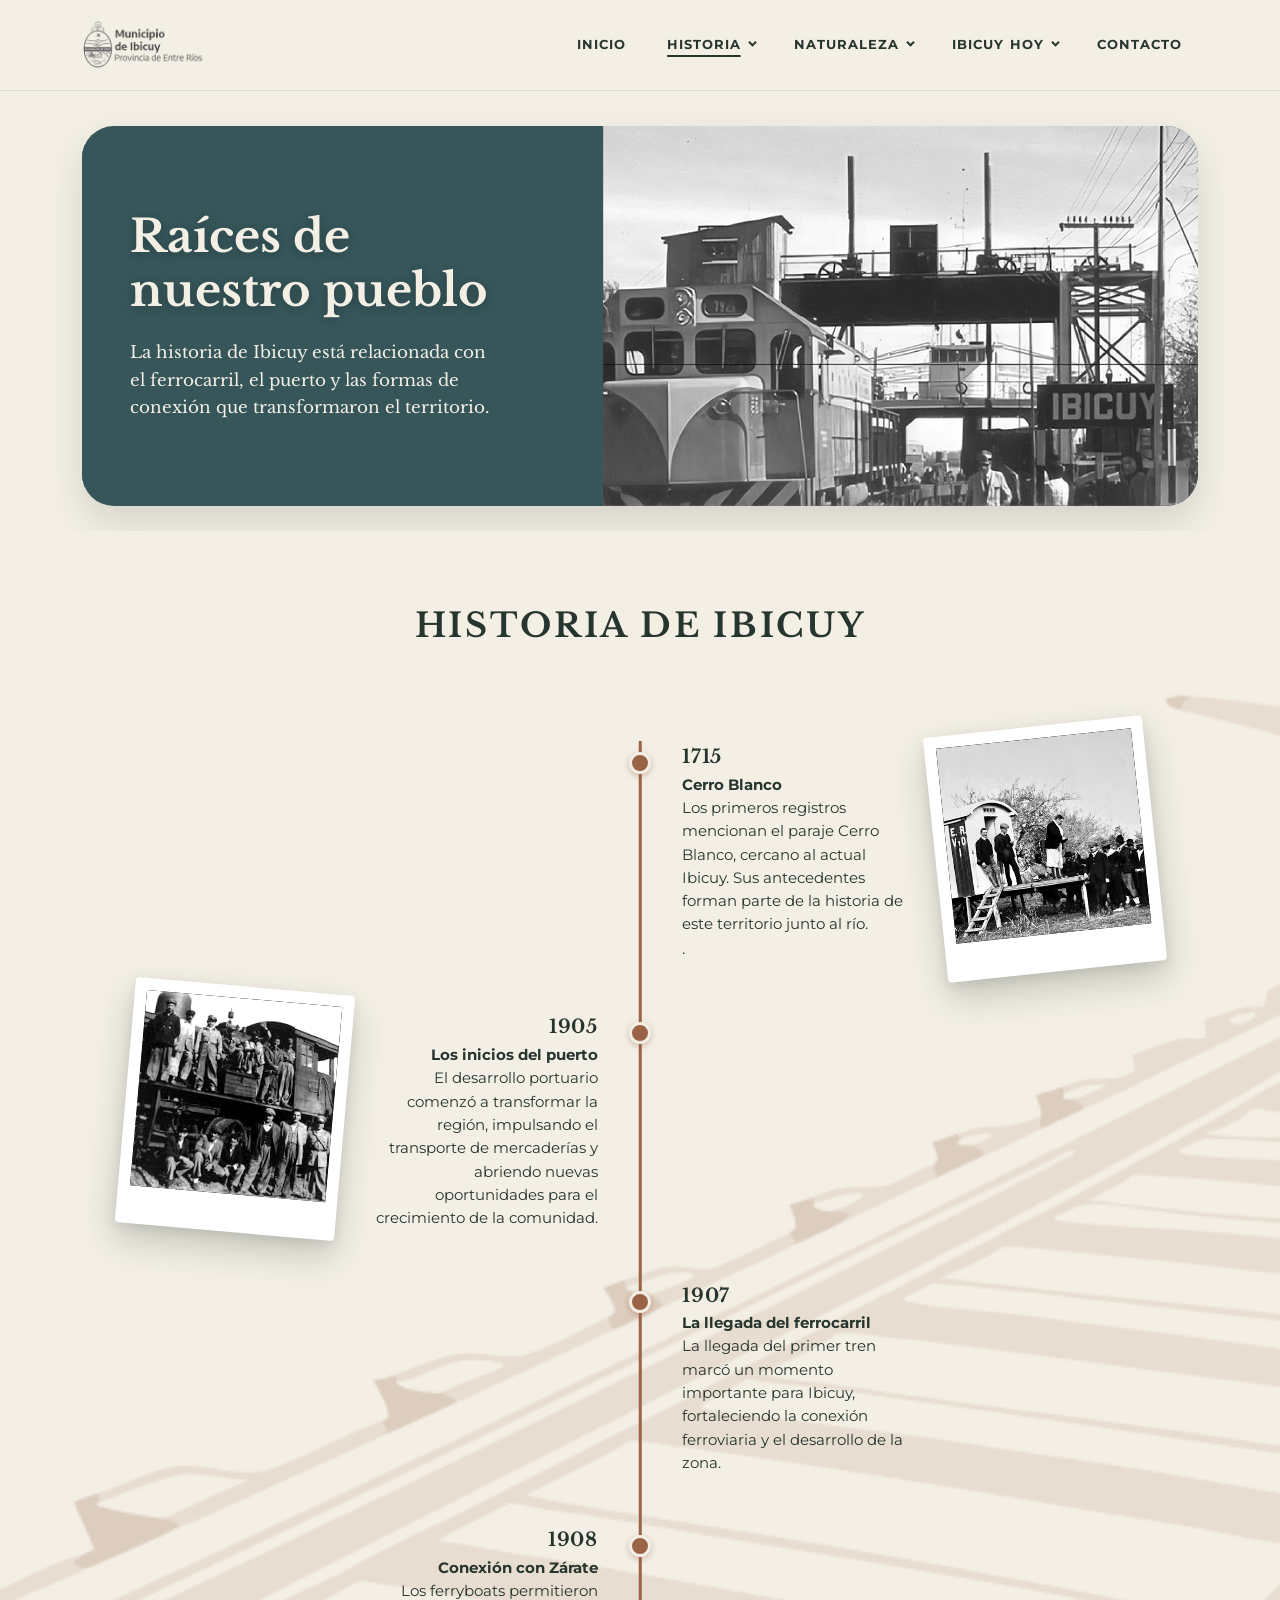
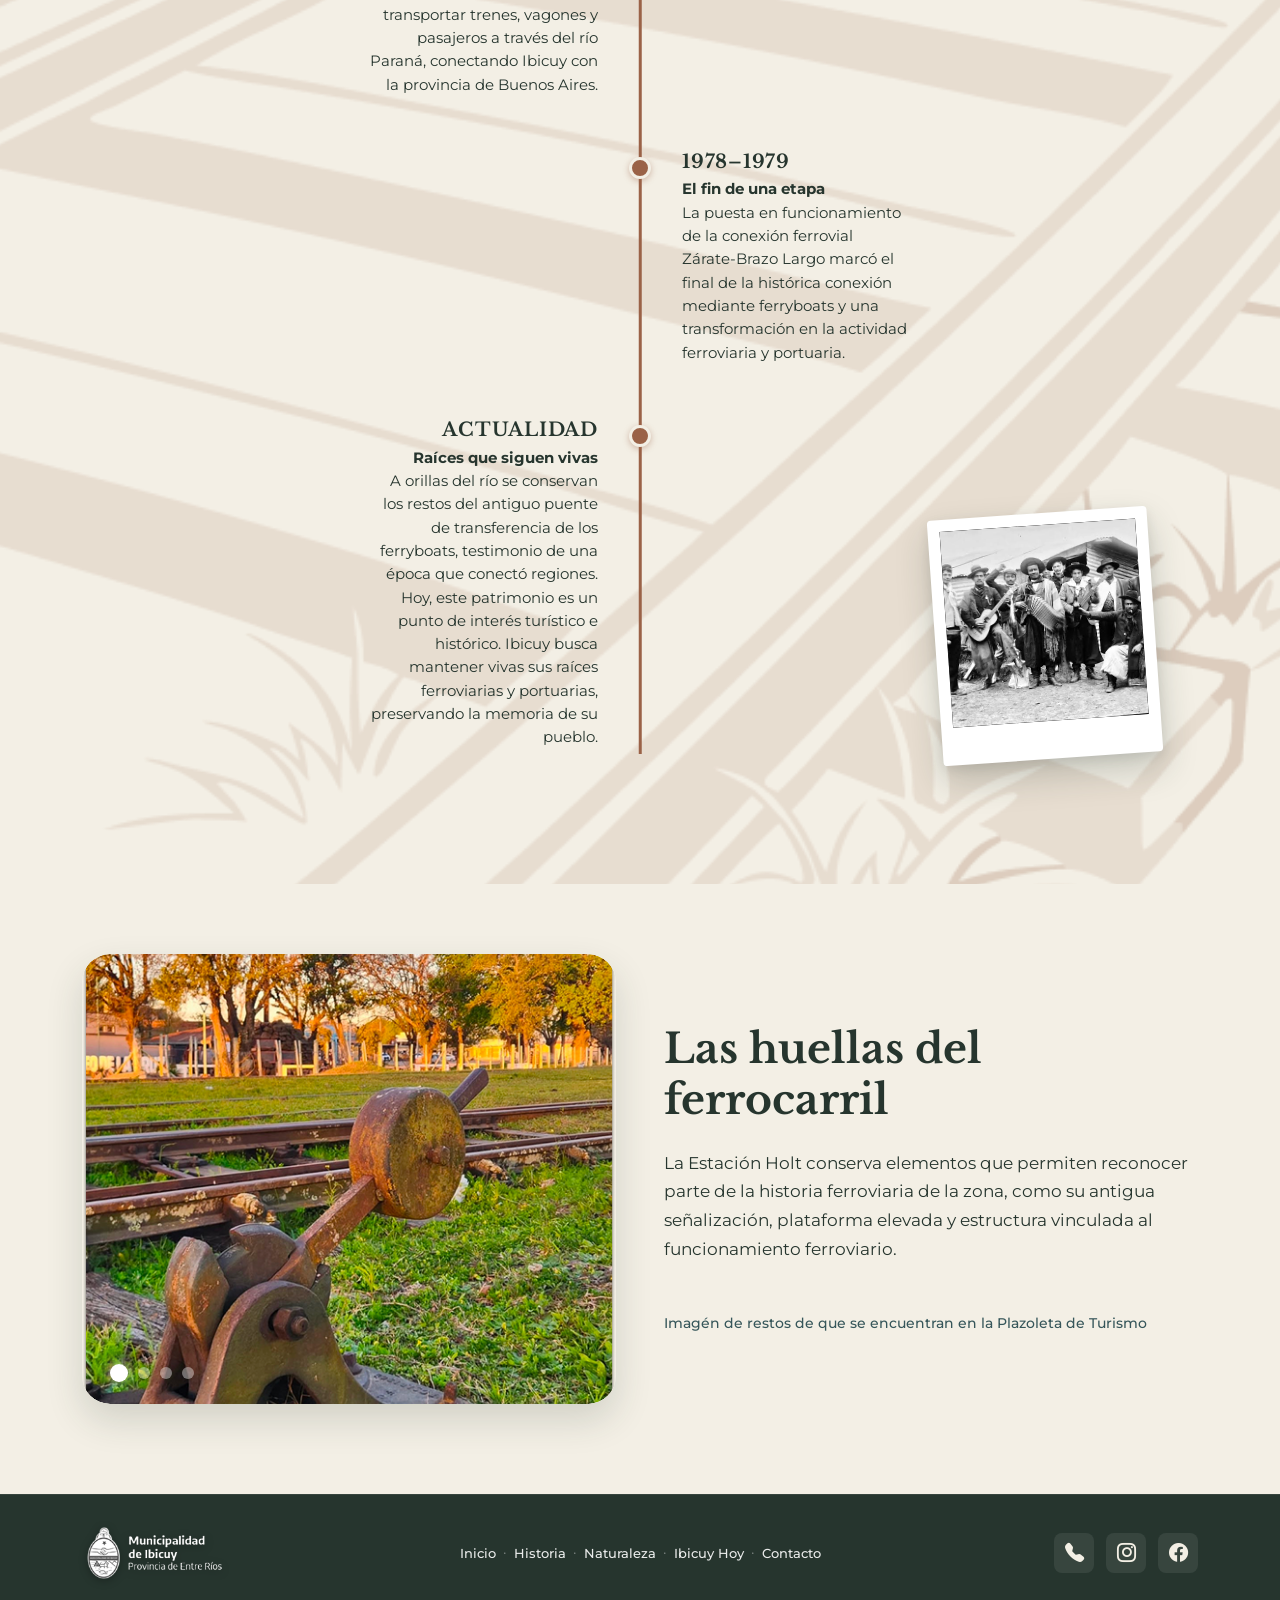
==== html/pagina1.html @ f69e9c85 "Add files via upload" ====
<!doctype html>
<html lang="es">

<head>
  <meta charset="utf-8">
  <meta name="viewport" content="width=device-width, initial-scale=1">
  <title>Historia - Raíces de nuestro pueblo | Ibicuy</title>
  <meta name="description"
    content="La historia de Ibicuy está relacionada con el ferrocarril, el puerto y las formas de conexión que transformaron el territorio.">

  <!-- Favicons adaptados a todos los dispositivos y tamaños -->
  <link rel="icon" type="image/png" href="../imgs/favicon.png">
  <link rel="icon" type="image/png" sizes="16x16" href="../imgs/favicon-16x16.png">
  <link rel="icon" type="image/png" sizes="32x32" href="../imgs/favicon-32x32.png">
  <link rel="apple-touch-icon" sizes="180x180" href="../imgs/apple-touch-icon.png">
  <link rel="icon" type="image/png" sizes="192x192" href="../imgs/android-chrome-192x192.png">
  <link rel="icon" type="image/png" sizes="512x512" href="../imgs/android-chrome-512x512.png">


  <!-- Google Fonts -->
  <link rel="preconnect" href="https://fonts.googleapis.com">
  <link rel="preconnect" href="https://fonts.gstatic.com" crossorigin>
  <link
    href="https://fonts.googleapis.com/css2?family=Libre+Baskerville:ital,wght@0,400;0,700;1,400&family=Montserrat:ital,wght@0,400;0,500;0,600;0,700;0,800;1,400&display=swap"
    rel="stylesheet">

  <!-- Bootstrap 5.3 & Icons -->
  <link href="https://cdn.jsdelivr.net/npm/bootstrap@5.3.3/dist/css/bootstrap.min.css" rel="stylesheet">
  <link rel="stylesheet" href="https://cdn.jsdelivr.net/npm/bootstrap-icons@1.11.3/font/bootstrap-icons.min.css">

  <!-- Estilos personalizados -->
  <link rel="stylesheet" href="../css/style.css">
</head>

<body>
  <!-- ==========================================================================
         HEADER / NAVBAR
         ========================================================================== -->
  <header class="site-header">
    <nav class="navbar navbar-expand-lg py-3">
      <div class="container">
        <!-- Logo oficial de Municipio de Ibicuy -->
        <a class="navbar-brand brand-wrapper" href="../index.html" id="nav-brand">
          <img src="../imgs/logo_modelo_gris.png" alt="Municipio de Ibicuy - Provincia de Entre Ríos"
            class="site-header-logo">
        </a>

        <!-- Botón hamburguesa para responsive -->
        <button class="navbar-toggler border-0 shadow-none" type="button" data-bs-toggle="collapse"
          data-bs-target="#navbarIbicuy" aria-controls="navbarIbicuy" aria-expanded="false"
          aria-label="Abrir navegación">
          <span class="navbar-toggler-icon"></span>
        </button>

        <!-- Menú de navegación -->
        <div class="collapse navbar-collapse justify-content-end" id="navbarIbicuy">
          <ul class="navbar-nav align-items-lg-center gap-lg-2 mt-3 mt-lg-0">
            <li class="nav-item">
              <a class="nav-link nav-link-custom" href="../index.html" id="link-inicio">
                <span class="nav-text">INICIO</span>
              </a>
            </li>

            <li class="nav-item dropdown">
              <a class="nav-link nav-link-custom active dropdown-toggle" href="pagina1.html" id="dropdownHistoria"
                role="button" data-bs-toggle="dropdown" aria-expanded="false">
                <span class="nav-text">HISTORIA</span>
              </a>
              <ul class="dropdown-menu dropdown-menu-custom" aria-labelledby="dropdownHistoria">
                <li><a class="dropdown-item dropdown-item-custom active" href="pagina1.html">Raíces de nuestro
                    pueblo</a></li>
                <li><a class="dropdown-item dropdown-item-custom" href="pagina1.html#linea-de-tiempo">Historia de
                    Ibicuy</a></li>
                <li><a class="dropdown-item dropdown-item-custom" href="pagina1.html#huellas-ferrocarril">Las huellas
                    del ferrocarril</a></li>
              </ul>
            </li>

            <li class="nav-item dropdown">
              <a class="nav-link nav-link-custom dropdown-toggle" href="pagina2.html" id="dropdownNaturaleza"
                role="button" data-bs-toggle="dropdown" aria-expanded="false">
                <span class="nav-text">NATURALEZA</span>
              </a>
              <ul class="dropdown-menu dropdown-menu-custom" aria-labelledby="dropdownNaturaleza">
                <li><a class="dropdown-item dropdown-item-custom" href="pagina2.html">Un pueblo rodeado de agua y
                    naturaleza</a></li>
                <li><a class="dropdown-item dropdown-item-custom" href="pagina2.html#vida-territorio">La vida del
                    territorio</a></li>
                <li><a class="dropdown-item dropdown-item-custom" href="pagina2.html#conservacion">Conservación y
                    cuidado</a></li>
              </ul>
            </li>

            <li class="nav-item dropdown">
              <a class="nav-link nav-link-custom dropdown-toggle" href="pagina3.html" id="dropdownIbicuyHoy"
                role="button" data-bs-toggle="dropdown" aria-expanded="false">
                <span class="nav-text">IBICUY HOY</span>
              </a>
              <ul class="dropdown-menu dropdown-menu-custom" aria-labelledby="dropdownIbicuyHoy">
                <li><a class="dropdown-item dropdown-item-custom" href="pagina3.html">Una identidad que sigue viva</a>
                </li>
                <li><a class="dropdown-item dropdown-item-custom" href="pagina3.html#lugares">Lugares destacados</a>
                </li>
                <li><a class="dropdown-item dropdown-item-custom" href="pagina3.html#cultura">Cultura y comunidad</a>
                </li>
                <li><a class="dropdown-item dropdown-item-custom" href="pagina3.html#actividades">Actividades</a></li>
                <li><a class="dropdown-item dropdown-item-custom" href="pagina3.html#turista">Información para el
                    turista</a></li>
              </ul>
            </li>

            <li class="nav-item">
              <a class="nav-link nav-link-custom" href="pagina4.html" id="link-contacto">
                <span class="nav-text">CONTACTO</span>
              </a>
            </li>
          </ul>
        </div>
      </div>
    </nav>
  </header>

  <!-- ==========================================================================
         SECCIÓN 1: HERO / BANNER HISTÓRICO
         ========================================================================== -->
  <section class="history-hero-section">
    <div class="container">
      <div class="history-hero-card">
        <div class="row g-0 align-items-stretch">
          <!-- Bloque de texto petróleo -->
          <div class="col-lg-5 col-md-6 d-flex align-items-center">
            <div class="history-hero-content">
              <h1 class="history-hero-title">
                Raíces de nuestro pueblo
              </h1>
              <p class="history-hero-desc">
                La historia de Ibicuy está relacionada con el ferrocarril, el puerto y las formas de conexión que
                transformaron el territorio.
              </p>
            </div>
          </div>

          <!-- Bloque de imagen histórica en B&N -->
          <div class="col-lg-7 col-md-6">
            <div class="history-hero-img-box">
              <img src="../imgs/historia_ferrocarril.png" alt="Locomotora y ferry boat en el puerto de Ibicuy"
                class="history-hero-img">
            </div>
          </div>
        </div>
      </div>
    </div>
  </section>

  <!-- ==========================================================================
         SECCIÓN 2: LÍNEA DE TIEMPO "HISTORIA DE IBICUY"
         ========================================================================== -->
  <section class="history-timeline-section" id="linea-de-tiempo">
    <!-- Ilustración de vías en el fondo -->
    <div class="timeline-tracks-bg" aria-hidden="true"></div>

    <div class="container">
      <!-- Título de sección -->
      <h2 class="history-section-title">HISTORIA DE IBICUY</h2>

      <!-- Contenedor relativo para el eje y las fotos Polaroid flotantes -->
      <div class="timeline-wrapper">

        <!-- Polaroid 1: Superior Derecha -->
        <div class="polaroid-card polaroid-top-right" title="Trabajadores de Entre Ríos Vías y Obras">
          <div class="polaroid-inner">
            <img src="../imgs/historia_ferrocarril_1.jpeg"
              alt="Fotografía histórica del personal ferroviario junto al vagón E. R. V y O" class="polaroid-img">
          </div>
        </div>

        <!-- Polaroid 2: Intermedia Izquierda -->
        <div class="polaroid-card polaroid-mid-left" title="Personal ferroviario sobre la locomotora">
          <div class="polaroid-inner">
            <img src="../imgs/historia_ferrocarril_2.jpeg"
              alt="Trabajadores posando sobre la locomotora a vapor histórica" class="polaroid-img">
          </div>
        </div>

        <!-- Polaroid 3: Inferior Derecha -->
        <div class="polaroid-card polaroid-bottom-right" title="Músicos y comunidad ferroviaria tradicional">
          <div class="polaroid-inner">
            <img src="../imgs/historia_ferrocarril_3.jpeg"
              alt="Comunidad de trabajadores y músicos tradicionales de Ibicuy" class="polaroid-img">
          </div>
        </div>

        <!-- Eje central con nodos alternados -->
        <div class="timeline-central-axis">

          <!-- Nodo 1 (Derecha) -->
          <div class="timeline-node right">
            <span class="timeline-dot"></span>
            <h3 class="timeline-year">1715</h3>
            <p class="timeline-title">Cerro Blanco</p>
            <p class="timeline-text">Los primeros registros mencionan el paraje Cerro Blanco, cercano al actual Ibicuy.
              Sus antecedentes forman parte de la historia de este territorio junto al río.</p>
            .</p>
          </div>

          <!-- Nodo 2 (Izquierda) -->
          <div class="timeline-node left">
            <span class="timeline-dot"></span>
            <h3 class="timeline-year">1905</h3>
            <p class="timeline-title">Los inicios del puerto</p>
            <p class="timeline-text">El desarrollo portuario comenzó a transformar la región, impulsando el transporte
              de mercaderías y abriendo nuevas oportunidades para el crecimiento de la comunidad.</p>
          </div>

          <!-- Nodo 3 (Derecha) -->
          <div class="timeline-node right">
            <span class="timeline-dot"></span>
            <h3 class="timeline-year">1907</h3>
            <p class="timeline-title">La llegada del ferrocarril</p>
            <p class="timeline-text">La llegada del primer tren marcó un momento importante para Ibicuy, fortaleciendo
              la conexión ferroviaria y el desarrollo de la zona.</p>
          </div>

          <!-- Nodo 4 (Izquierda) -->
          <div class="timeline-node left">
            <span class="timeline-dot"></span>
            <h3 class="timeline-year">1908</h3>
            <p class="timeline-title">Conexión con Zárate</p>
            <p class="timeline-text">Los ferryboats permitieron transportar trenes, vagones y pasajeros a través del río
              Paraná, conectando Ibicuy con la provincia de Buenos Aires.</p>
          </div>

          <!-- Nodo 5 (Derecha) -->
          <div class="timeline-node right">
            <span class="timeline-dot"></span>
            <h3 class="timeline-year">1978–1979</h3>
            <p class="timeline-title">El fin de una etapa</p>
            <p class="timeline-text">La puesta en funcionamiento de la conexión ferrovial Zárate-Brazo Largo marcó el
              final de la histórica conexión mediante ferryboats y una transformación en la actividad ferroviaria y
              portuaria.</p>
          </div>

          <!-- Nodo 6 (Izquierda) -->
          <div class="timeline-node left">
            <span class="timeline-dot"></span>
            <h3 class="timeline-year">ACTUALIDAD</h3>
            <p class="timeline-title">Raíces que siguen vivas</p>
            <p class="timeline-text">A orillas del río se conservan los restos del antiguo puente de transferencia de
              los ferryboats, testimonio de una época que conectó regiones. Hoy, este patrimonio es un punto de interés
              turístico e histórico. Ibicuy busca mantener vivas sus raíces ferroviarias y portuarias, preservando la
              memoria de su pueblo.</p>
          </div>

        </div>
      </div>
    </div>
  </section>

  <!-- ==========================================================================
         SECCIÓN 3: LAS HUELLAS DEL FERROCARRIL
         ========================================================================== -->
  <section class="railway-traces-section" id="huellas-ferrocarril">
    <div class="container">
      <div class="row align-items-center g-4 g-lg-5">
        <!-- Columna izquierda: Carrusel de imágenes en Estación Holt -->
        <div class="col-lg-6">
          <div id="carouselHuellas" class="carousel slide railway-carousel" data-bs-ride="carousel">

            <!-- Puntos indicadores flotantes -->
            <div class="carousel-indicators railway-carousel-indicators">
              <button type="button" data-bs-target="#carouselHuellas" data-bs-slide-to="0" class="active"
                aria-current="true" aria-label="Slide 1"></button>
              <button type="button" data-bs-target="#carouselHuellas" data-bs-slide-to="1"
                aria-label="Slide 2"></button>
              <button type="button" data-bs-target="#carouselHuellas" data-bs-slide-to="2"
                aria-label="Slide 3"></button>
              <button type="button" data-bs-target="#carouselHuellas" data-bs-slide-to="3"
                aria-label="Slide 4"></button>
            </div>

            <!-- Lista de diapositivas -->
            <div class="carousel-inner railway-carousel-inner">
              <div class="carousel-item active">
                <img src="../imgs/estacion_holt.png" alt="Mecanismo de cambio de vías y rieles en la Estación Holt"
                  class="d-block w-100 railway-traces-img">
              </div>
              <div class="carousel-item">
                <img src="../imgs/estacion_holt_1.jpeg" alt="Zorra de vía y rieles antiguo"
                  class="d-block w-100 railway-traces-img">
              </div>
              <div class="carousel-item">
                <img src="../imgs/estacion_holt_2.jpeg" alt="Cartel Estación Ibicuy"
                  class="d-block w-100 railway-traces-img">
              </div>
              <div class="carousel-item">
                <img src="../imgs/estacion_holt_3.jpeg" alt="Paragolpe ferroviario de fin de vía"
                  class="d-block w-100 railway-traces-img">
              </div>
            </div>

          </div>
        </div>

        <!-- Columna derecha: Título, descripción y leyenda -->
        <div class="col-lg-6 d-flex flex-column justify-content-between">
          <div>
            <h2 class="railway-traces-title">
              Las huellas del ferrocarril
            </h2>
            <p class="railway-traces-desc">
              La Estación Holt conserva elementos que permiten reconocer parte de la historia ferroviaria de la zona,
              como su antigua señalización, plataforma elevada y estructura vinculada al funcionamiento ferroviario.
            </p>
          </div>

          <!-- Epígrafe inferior exacto a la maqueta -->
          <p class="railway-traces-caption">
            Imagén de restos de que se encuentran en la Plazoleta de Turismo
          </p>
        </div>
      </div>
    </div>
  </section>

  <!-- ==========================================================================
         FOOTER
         ========================================================================== -->
  <footer class="site-footer" id="contacto">
    <div class="container">
      <div class="row align-items-center gy-4">
        <!-- Columna izquierda: Escudo y nombre oficial -->
        <div class="col-lg-4 col-md-5">
          <div class="footer-brand-box">
            <img src="../imgs/logo_modelo_blanco.png" alt="Municipalidad de Ibicuy - Provincia de Entre Ríos"
              class="footer-logo-img">
          </div>
        </div>

        <!-- Columna central: Enlaces de pie de página -->
        <div class="col-lg-5 col-md-4 text-center">
          <ul class="footer-nav-list">
            <li><a href="../index.html" class="footer-nav-item">Inicio</a></li>
            <li class="footer-nav-dot">·</li>
            <li><a href="pagina1.html" class="footer-nav-item">Historia</a></li>
            <li class="footer-nav-dot">·</li>
            <li><a href="pagina2.html" class="footer-nav-item">Naturaleza</a></li>
            <li class="footer-nav-dot">·</li>
            <li><a href="pagina3.html" class="footer-nav-item">Ibicuy Hoy</a></li>
            <li class="footer-nav-dot">·</li>
            <li><a href="pagina4.html" class="footer-nav-item">Contacto</a></li>
          </ul>
        </div>

        <!-- Columna derecha: Canales de contacto / redes sociales -->
        <div class="col-lg-3 col-md-3">
          <div class="footer-social-box">
            <a href="tel:+543446000000" class="social-icon-btn" aria-label="Llamar a la municipalidad" title="Teléfono">
              <i class="bi bi-telephone-fill"></i>
            </a>
            <a href="https://www.instagram.com/municipiodeibicuy?srtk=MTJsdDR6NjltZG40OQ==" target="_blank"
              rel="noopener noreferrer" class="social-icon-btn" aria-label="Instagram oficial" title="Instagram">
              <i class="bi bi-instagram"></i>
            </a>
            <a href="https://www.facebook.com/share/1FLqgSXv5c/" target="_blank" rel="noopener noreferrer"
              class="social-icon-btn" aria-label="Facebook oficial" title="Facebook">
              <i class="bi bi-facebook"></i>
            </a>
          </div>
        </div>
      </div>
    </div>
  </footer>

  <!-- Bootstrap 5.3 Bundle JS -->
  <script src="https://cdn.jsdelivr.net/npm/bootstrap@5.3.3/dist/js/bootstrap.bundle.min.js"></script>

  <!-- Script para efecto sutil de header al scrollear -->
  <script>
    document.addEventListener('DOMContentLoaded', function () {
      const header = document.querySelector('.site-header');
      window.addEventListener('scroll', function () {
        if (window.scrollY > 20) {
          header.classList.add('scrolled');
        } else {
          header.classList.remove('scrolled');
        }
      });
    });
  </script>
</body>

</html>
---- css/style.css ----
/* ==========================================================================
   TIPOGRAFÍA
   ========================================================================== */
@font-face {
    font-family: "LibreBaskerville";
    src: url("font/LibreBaskerville-VariableFont_wght.ttf") format("truetype");
    font-weight: 100 900;
    font-style: normal;
}

@font-face {
    font-family: "LibreBaskerville";
    src: url("font/LibreBaskerville-Italic-VariableFont_wght.ttf") format("truetype");
    font-weight: 100 900;
    font-style: italic;
}

@font-face {
    font-family: "Montserrat";
    src: url("font/Montserrat-VariableFont_wght.ttf") format("truetype"),
        url("font/Montserrat-Regular.ttf") format("truetype");
    font-weight: 100 900;
    font-style: normal;
}

@font-face {
    font-family: "Montserrat";
    src: url("font/Montserrat-Italic-VariableFont_wght.ttf") format("truetype");
    font-weight: 100 900;
    font-style: italic;
}

/* ==========================================================================
   PALETA CROMÁTICA
   ========================================================================== */
:root {
    --color-texto: #26352E;
    --color-secundario: #36565A;
    --color-acento: #9A6247;
    --color-fondo: #F3EFE5;

    --font-serif: "LibreBaskerville", Georgia, serif;
    --font-sans: "Montserrat", system-ui, -apple-system, sans-serif;
}

/* ==========================================================================
   RESETEOS Y ESTILOS BASE
   ========================================================================== */
html {
    scroll-behavior: smooth;
}

body {
    background-color: var(--color-fondo);
    color: var(--color-texto);
    font-family: var(--font-sans);
    line-height: 1.6;
    overflow-x: hidden;
    -webkit-font-smoothing: antialiased;
}

h1,
h2,
h3,
h4,
h5,
h6 {
    font-family: var(--font-serif);
    color: var(--color-texto);
    font-weight: 700;
}

p {
    font-family: var(--font-sans);
    color: var(--color-texto);
}

a {
    font-family: var(--font-sans);
    color: inherit;
    text-decoration: none;
    transition: color 0.25s ease, opacity 0.25s ease;
}

/* ==========================================================================
   NAVBAR / HEADER
   ========================================================================== */
.site-header {
    background-color: var(--color-fondo);
    border-bottom: 1px solid rgba(38, 53, 46, 0.1);
    position: sticky;
    top: 0;
    z-index: 1030;
    transition: box-shadow 0.3s ease, background-color 0.3s ease;
}

.site-header.scrolled {
    box-shadow: 0 4px 20px rgba(38, 53, 46, 0.08);
    background-color: rgba(243, 239, 229, 0.98);
    backdrop-filter: blur(8px);
}

.brand-wrapper {
    display: flex;
    align-items: center;
    gap: 12px;
    text-decoration: none;
}

.site-header-logo {
    height: 48px;
    width: auto;
    max-width: 200px;
    object-fit: contain;
    transition: transform 0.25s ease;
}

.brand-wrapper:hover .site-header-logo {
    transform: scale(1.02);
}

.brand-icon-box {
    width: 36px;
    height: 30px;
    border: 1.8px solid var(--color-texto);
    border-radius: 4px;
    display: flex;
    align-items: center;
    justify-content: center;
    position: relative;
    overflow: hidden;
    background-color: var(--color-fondo);
}

.brand-icon-box svg {
    width: 100%;
    height: 100%;
}

.brand-text-block {
    display: flex;
    flex-direction: column;
    line-height: 1.05;
}

.brand-text-block .brand-title {
    font-family: var(--font-sans);
    font-weight: 800;
    font-size: 0.78rem;
    letter-spacing: 0.12em;
    color: var(--color-texto);
}

.brand-text-block .brand-sub {
    font-family: var(--font-sans);
    font-weight: 700;
    font-size: 0.68rem;
    letter-spacing: 0.16em;
    color: var(--color-texto);
}

.navbar-nav .nav-item {
    border: none !important;
}

.nav-link-custom {
    font-family: var(--font-sans);
    font-weight: 700;
    font-size: 0.8rem;
    letter-spacing: 0.08em;
    color: var(--color-texto) !important;
    padding: 0.6rem 1rem !important;
    position: relative;
    text-transform: uppercase;
    display: inline-flex;
    align-items: center;
    border: none !important;
    transition: color 0.2s ease;
}

.nav-link-custom:hover {
    color: var(--color-acento) !important;
}

.nav-link-custom:focus {
    outline: none;
    box-shadow: none;
}

/* Línea centrada a la palabra */
.nav-link-custom .nav-text {
    position: relative;
    display: inline-block;
    line-height: 1.2;
}

/* Línea animada por debajo */
.nav-link-custom .nav-text::after {
    content: "";
    position: absolute;
    bottom: -4px;
    left: 50%;
    width: 100%;
    height: 2px;
    background-color: var(--color-texto);
    border-radius: 2px;
    transform: translateX(-50%) scaleX(0);
    transform-origin: center;
    transition: transform 0.28s cubic-bezier(0.25, 0.8, 0.25, 1), background-color 0.2s ease;
}

/* Estado activo: la línea permanece visible y centrada en la palabra */
.nav-link-custom.active .nav-text::after {
    transform: translateX(-50%) scaleX(1);
    background-color: var(--color-texto);
}

/* Hover: la línea se expande desde el centro solo bajo la palabra */
.nav-link-custom:hover .nav-text::after {
    transform: translateX(-50%) scaleX(1);
    background-color: var(--color-acento);
}

.nav-link-custom.active:hover .nav-text::after {
    background-color: var(--color-acento);
}

/* Indicador que despliega opciones */
.nav-link-custom.dropdown-toggle::after {
    display: inline-block;
    content: "";
    width: 6px;
    height: 6px;
    margin-left: 0.45rem;
    border-right: 2px solid currentColor;
    border-bottom: 2px solid currentColor;
    border-top: none;
    border-left: none;
    position: relative;
    top: -2px;
    transform: rotate(45deg);
    transform-origin: 75% 75%;
    transition: transform 0.25s ease, color 0.2s ease;
}

/* Rotación suave hacia arriba al desplegar el dropdown o al hacer hover manteniendo la misma altura */
.dropdown:hover .nav-link-custom.dropdown-toggle::after,
.dropdown.show .nav-link-custom.dropdown-toggle::after,
.nav-link-custom.dropdown-toggle[aria-expanded="true"]::after {
    transform: rotate(-135deg);
}

/* Ocultar cualquier ícono de chevron residual */
.nav-link-custom .dropdown-chevron {
    display: none !important;
}

.dropdown-menu-custom {
    border-radius: 12px;
    border: 1px solid rgba(54, 86, 90, 0.2);
    box-shadow: 0 12px 28px rgba(38, 53, 46, 0.08);
    padding: 8px;
    margin-top: 8px !important;
    background-color: var(--color-fondo);
}

.dropdown-item-custom {
    font-family: var(--font-sans);
    font-size: 0.85rem;
    font-weight: 500;
    color: var(--color-texto);
    border-radius: 6px;
    padding: 8px 14px;
    transition: background-color 0.2s ease, color 0.2s ease;
}

.dropdown-item-custom:hover {
    background-color: var(--color-secundario);
    color: var(--color-fondo);
}

/* ==========================================================================
   HERO SECTION
   ========================================================================== */
.hero-section {
    position: relative;
    background: linear-gradient(90deg,
            rgba(20, 28, 24, 0.78) 0%,
            rgba(20, 28, 24, 0.58) 45%,
            rgba(20, 28, 24, 0.22) 80%,
            rgba(20, 28, 24, 0.1) 100%), url("../imgs/1_inicio.jpeg") center center / cover no-repeat;
    min-height: 540px;
    display: flex;
    align-items: center;
    padding: 110px 0 130px;
}

.hero-title {
    font-family: var(--font-serif);
    font-size: clamp(2rem, 4.3vw, 3.2rem);
    font-weight: 700;
    line-height: 1.24;
    color: var(--color-fondo);
    max-width: 820px;
    margin-bottom: 34px;
    text-shadow: 0 3px 18px rgba(0, 0, 0, 0.45);
}

.btn-hero-pill {
    display: inline-flex;
    align-items: center;
    gap: 12px;
    background-color: var(--color-acento);
    color: var(--color-fondo);
    font-family: var(--font-sans);
    font-size: 0.82rem;
    font-weight: 700;
    letter-spacing: 0.1em;
    text-transform: uppercase;
    padding: 13px 32px;
    border-radius: 50px;
    border: none;
    box-shadow: 0 6px 20px rgba(154, 98, 71, 0.4);
    transition: all 0.3s cubic-bezier(0.16, 1, 0.3, 1);
}

.btn-hero-pill:hover {
    background-color: #834f37;
    transform: translateY(-2px);
    box-shadow: 0 10px 26px rgba(154, 98, 71, 0.5);
    color: var(--color-fondo) !important;
}

.btn-hero-pill i {
    transition: transform 0.25s ease;
}

.btn-hero-pill:hover i {
    transform: translateX(4px);
}

/* Fallback compatibilidad btn-pill-dark */
.btn-pill-dark {
    display: inline-flex;
    align-items: center;
    gap: 10px;
    background-color: var(--color-texto);
    color: var(--color-fondo) !important;
    font-family: var(--font-sans);
    font-size: 0.65rem;
    font-weight: 700;
    letter-spacing: 0.1em;
    text-transform: uppercase;
    padding: 12px 30px;
    border-radius: 50px;
    border: none;
    box-shadow: 0 4px 14px rgba(38, 53, 46, 0.18);
    transition: all 0.3s cubic-bezier(0.16, 1, 0.3, 1);
}

.btn-pill-dark:hover {
    background-color: var(--color-acento);
    transform: translateY(-2px);
    box-shadow: 0 6px 20px rgba(154, 98, 71, 0.3);
    color: var(--color-fondo) !important;
}

.btn-pill-dark i {
    transition: transform 0.25s ease;
}

.btn-pill-dark:hover i {
    transform: translateX(4px);
}

/* ==========================================================================
   SECTION 2: IDENTIDAD (CARD CON MAPA ILUSTRADO 3D)
   ========================================================================== */

.identity-section {
    background-color: var(--color-fondo);
    position: relative;
    overflow: hidden;
    padding: 60px 0 110px;
}

.identity-card {
    position: relative;
    overflow: visible;
    z-index: 2;
    background-color: var(--color-acento);
    border-radius: 32px;
    border: none;
    padding: 48px 52px;
    box-shadow: 0 16px 36px rgba(38, 53, 46, 0.16);
    color: var(--color-fondo);
}

@media (max-width: 767px) {
    .identity-card {
        padding: 35px 24px;
        border-radius: 24px;
    }
}

.identity-title {
    font-family: var(--font-serif);
    font-size: clamp(1.7rem, 3.2vw, 2.2rem);
    font-weight: 700;
    color: var(--color-fondo);
    margin-bottom: 20px;
    line-height: 1.25;
}

.identity-body {
    font-family: var(--font-sans);
    font-size: 1.05rem;
    line-height: 1.7;
    color: rgba(255, 255, 255, 0.94);
    max-width: 600px;
    margin-bottom: 0;
}

.identity-map-img {
    width: 100%;
    height: 100%;
    min-height: 260px;
    max-height: 320px;
    object-fit: cover;
    display: block;
    transition: transform 0.5s ease;
}

.identtity-card:hover .identity-img {
    transform: scale(1.04);
}

/* ==========================================================================
   SECTION 3: CONOCÉ NUESTRA CIUDAD
   ========================================================================== */
.city-section {
    background-color: var(--color-fondo);
    padding: 80px 0 70px;
}

.city-section-title {
    font-family: var(--font-serif);
    font-size: clamp(2rem, 3.2vw, 2.7rem);
    font-weight: 700;
    color: var(--color-texto);
    margin-bottom: 38px;
}

.city-card {
    height: 410px;
    border-radius: 22px;
    overflow: hidden;
    position: relative;
    background-color: #26352E;
    border: none;
    box-shadow: 0 10px 26px rgba(38, 53, 46, 0.12);
    transition: transform 0.35s cubic-bezier(0.16, 1, 0.3, 1), box-shadow 0.35s ease;
    display: flex;
    flex-direction: column;
    justify-content: flex-end;
}

.city-card:hover {
    transform: translateY(-8px);
    box-shadow: 0 18px 36px rgba(38, 53, 46, 0.2);
}

.city-card-bg {
    position: absolute;
    top: 0;
    left: 0;
    width: 100%;
    height: 100%;
    object-fit: cover;
    transition: transform 0.6s cubic-bezier(0.16, 1, 0.3, 1);
    filter: brightness(0.96) contrast(1.04);
}

.city-card:hover .city-card-bg {
    transform: scale(1.08);
}

/* Overlay degradado oscuro */
.city-card-overlay {
    position: absolute;
    bottom: 0;
    left: 0;
    right: 0;
    top: 0;
    background: linear-gradient(to bottom,
            rgba(20, 28, 24, 0.02) 0%,
            rgba(20, 28, 24, 0.22) 42%,
            rgba(20, 28, 24, 0.78) 72%,
            rgba(18, 25, 21, 0.94) 100%);
    z-index: 1;
    pointer-events: none;
}

.city-card-content {
    position: relative;
    z-index: 2;
    padding: 24px 20px;
    display: flex;
    flex-direction: column;
    gap: 4px;
}

.city-card-text-group {
    margin-bottom: 14px;
}

.city-card-heading {
    font-family: var(--font-serif);
    font-size: 1.45rem;
    font-weight: 700;
    color: var(--color-fondo);
    margin: 0;
    line-height: 1.2;
}

.city-card-sub {
    font-family: var(--font-sans);
    font-size: 0.85rem;
    color: rgba(255, 255, 255, 0.88);
    margin: 5px 0 0 0;
    font-weight: 500;
}

.city-card-footer {
    display: flex;
    justify-content: flex-end;
    align-items: center;
    width: 100%;
}

.btn-card-pill {
    background-color: var(--color-acento);
    color: var(--color-fondo) !important;
    font-family: var(--font-sans);
    font-size: 0.74rem;
    font-weight: 700;
    letter-spacing: 0.1em;
    text-transform: uppercase;
    padding: 8px 18px;
    border-radius: 50px;
    display: inline-flex;
    align-items: center;
    gap: 8px;
    border: none;
    box-shadow: 0 4px 12px rgba(0, 0, 0, 0.25);
    transition: all 0.25s ease;
}

.btn-card-pill:hover {
    background-color: #834f37;
    color: var(--color-fondo) !important;
    transform: translateX(3px);
    box-shadow: 0 6px 16px rgba(0, 0, 0, 0.35);
}

.btn-card-pill i {
    transition: transform 0.25s ease;
}

.btn-card-pill:hover i {
    transform: translateX(3px);
}

.city-bottom-text {
    font-family: var(--font-sans);
    font-weight: 600;
    font-size: clamp(1rem, 1.5vw, 1.12rem);
    line-height: 1.65;
    color: var(--color-texto);
    max-width: 720px;
    margin: 55px auto 0;
    text-align: center;
}

/* ==========================================================================
   SECTION 4: QUOTE (FRASE DESTACADA CON MASCOTA CUIS)
   ========================================================================== */
.quote-section {
    background-color: var(--color-secundario);
    border-top: none;
    border-bottom: none;
    padding: 85px 0 75px;
    margin: 0;
    position: relative;
    overflow: hidden;
}

.featured-quote {
    font-family: var(--font-serif);
    font-style: italic;
    font-size: clamp(1.7rem, 2.7vw, 2.45rem);
    line-height: 1.36;
    color: var(--color-fondo);
    margin: 0;
    font-weight: 400;
    text-shadow: 0 2px 10px rgba(0, 0, 0, 0.18);
}

.quote-mascot-box {
    position: relative;
    display: flex;
    justify-content: center;
    align-items: flex-end;
}

.quote-mascot-img {
    max-width: 320px;
    width: 100%;
    height: auto;
    filter: drop-shadow(0 16px 28px rgba(20, 30, 26, 0.4));
    transition: transform 0.4s cubic-bezier(0.16, 1, 0.3, 1);
}

.quote-section:hover .quote-mascot-img {
    transform: scale(1.03) translateY(-4px);
}


/* ==========================================================================
   FOOTER
   ========================================================================== */

/* CONTENEDOR GENERAL */

.site-footer {
    position: relative;
    background-color: var(--color-texto);
    color: var(--color-fondo);
    padding: 32px 0;
    border-top: 1px solid rgba(255, 255, 255, 0.08);
}

.site-footer>.container>.row {
    position: relative;
    display: flex;
    align-items: center;
}

/* LOGO */

.footer-brand-box {
    display: flex;
    align-items: center;
    justify-content: flex-start;
}

.footer-logo-img {
    display: block;
    width: auto;
    max-width: 100%;
    height: 52px;
    object-fit: contain;
    filter: drop-shadow(0 2px 4px rgba(0, 0, 0, 0.3));
    transition: transform 0.25s ease;
}

.footer-logo-img:hover {
    transform: scale(1.03);
}

/* NAVEGACIÓN */

.footer-nav-list {
    display: flex;
    flex-wrap: wrap;
    justify-content: center;
    align-items: center;
    gap: 8px;
    list-style: none;
    margin: 0;
    padding: 0;
}

.footer-nav-item {
    display: inline-block;
    font-family: var(--font-sans);
    font-size: 0.84rem;
    font-weight: 500;
    line-height: 1.5;
    color: rgba(255, 255, 255, 0.9);
    text-decoration: none;
    white-space: nowrap;

    transition: color 0.2s ease;
}

.footer-nav-item:hover,
.footer-nav-item:focus-visible {
    color: var(--color-acento);
}

.footer-nav-dot {
    color: rgba(255, 255, 255, 0.45);
    font-size: 0.9rem;
    user-select: none;
}

/* REDES SOCIALES */

.footer-social-box {
    display: flex;
    align-items: center;
    justify-content: flex-end;
    gap: 12px;
}

.social-icon-btn {
    display: inline-flex;
    align-items: center;
    justify-content: center;
    flex-shrink: 0;

    width: 40px;
    height: 40px;
    border-radius: 8px;

    background-color: rgba(255, 255, 255, 0.08);
    color: var(--color-fondo);
    font-size: 1.2rem;
    text-decoration: none;

    transition:
        background-color 0.25s ease,
        color 0.25s ease,
        transform 0.25s ease,
        box-shadow 0.25s ease;
}

.social-icon-btn:hover,
.social-icon-btn:focus-visible {
    background-color: var(--color-acento);
    color: var(--color-fondo);
    transform: translateY(-3px);
    box-shadow: 0 4px 12px rgba(0, 0, 0, 0.25);
}


/* =========================================
   DESKTOP: 992 PX EN ADELANTE
   Logo izquierda / menú centro / redes derecha
========================================= */

@media (min-width: 992px) {
    .site-footer>.container>.row {
        min-height: 52px;
    }

    /* El menú se centra respecto de la pantalla */
    .site-footer .col-lg-5 {
        position: static;
    }

    .site-footer .footer-nav-list {
        position: absolute;
        left: 50%;
        transform: translate(-50%, -50%);

        width: max-content;
        max-width: calc(100% - 360px);
        justify-content: center;
        gap: 7px;
    }

    .site-footer .footer-nav-item {
        font-size: 0.80rem;
    }

    .site-footer .footer-brand-box {
        justify-content: flex-start;
    }

    .site-footer .footer-social-box {
        justify-content: flex-end;
    }
}


/* =========================================
   TABLET: 768 PX A 991.98 PX
   Elementos en filas centradas
========================================= */

@media (min-width: 768px) and (max-width: 991.98px) {
    .site-footer {
        padding: 28px 0;
    }

    .site-footer>.container>.row {
        justify-content: center;
        row-gap: 20px;
    }

    .site-footer>.container>.row>div {
        flex: 0 0 100%;
        width: 100%;
        max-width: 100%;
        text-align: center;
    }

    .site-footer .footer-brand-box {
        justify-content: center;
    }

    .site-footer .footer-logo-img {
        height: 46px;
    }

    .site-footer .col-md-4 {
        position: static;
    }

    .site-footer .footer-nav-list {
        position: static;
        transform: none;
        width: 100%;
        max-width: 100%;
        justify-content: center;
        gap: 8px;
    }

    .site-footer .footer-nav-item {
        font-size: 0.84rem;
    }

    .site-footer .footer-social-box {
        justify-content: center;
    }
}


/* =========================================
   MOBILE: HASTA 767.98 PX
   Diseño vertical
========================================= */

@media (max-width: 767.98px) {
    .site-footer {
        padding: 28px 0;
    }

    .site-footer>.container>.row {
        width: 100%;
        margin: 0;
        padding: 0 16px;

        display: flex;
        flex-direction: column;
        align-items: center;
        gap: 22px;
    }

    .site-footer>.container>.row>div {
        flex: 0 0 100%;
        width: 100%;
        max-width: 100%;
        text-align: center;
    }

    .site-footer .footer-brand-box {
        justify-content: center;
    }

    .site-footer .footer-logo-img {
        height: 42px;
    }

    .site-footer .col-md-4 {
        position: static;
    }

    .site-footer .footer-nav-list {
        position: static;
        transform: none;

        display: flex;
        flex-direction: column;
        align-items: center;
        justify-content: center;

        width: 100%;
        max-width: 100%;
        gap: 12px;
    }

    .site-footer .footer-nav-item {
        font-size: 0.9rem;
    }

    .site-footer .footer-nav-dot {
        display: none;
    }

    .site-footer .footer-social-box {
        justify-content: center;
        gap: 14px;
    }

    .site-footer .social-icon-btn {
        width: 38px;
        height: 38px;
        font-size: 1.15rem;
    }
}

/* =========================================
   ACCESIBILIDAD
========================================= */

@media (prefers-reduced-motion: reduce) {

    .footer-logo-img,
    .footer-nav-item,
    .social-icon-btn {
        transition: none;
    }

    .footer-logo-img:hover,
    .social-icon-btn:hover {
        transform: none;
    }
}


/* ==========================================================================
   PÁGINA 1: HISTORIA - HERO BANNER
   ========================================================================== */
.history-hero-section {
    background-color: var(--color-fondo);
    padding: 35px 0 25px;
}

.history-hero-card {
    background-color: var(--color-secundario);
    border-radius: 32px;
    overflow: hidden;
    box-shadow: 0 16px 36px rgba(38, 53, 46, 0.14);
    position: relative;
}

.history-hero-content {
    background: linear-gradient(90deg, #36565A 0%, #36565A 70%, rgba(54, 86, 90, 0.95) 85%, rgba(54, 86, 90, 0) 100%);
    padding: 65px 48px;
    position: relative;
    z-index: 2;
}

@media (max-width: 991px) {
    .history-hero-content {
        background: #36565A;
        padding: 45px 30px;
    }
}

.history-hero-title {
    font-family: var(--font-serif);
    font-size: clamp(2rem, 3.5vw, 2.9rem);
    font-weight: 700;
    line-height: 1.22;
    color: var(--color-fondo);
    margin-bottom: 20px;
    text-shadow: 0 2px 10px rgba(0, 0, 0, 0.25);
}

.history-hero-desc {
    font-family: var(--font-serif);
    font-size: 1.05rem;
    line-height: 1.65;
    color: var(--color-fondo);
    max-width: 480px;
    margin-bottom: 0;
}

.history-hero-img-box {
    position: relative;
    overflow: hidden;
    height: 100%;
    min-height: 380px;
}

.history-hero-img {
    width: 100%;
    height: 100%;
    min-height: 380px;
    object-fit: cover;
    object-position: center;
    filter: grayscale(100%) contrast(1.05);
    transition: transform 0.6s cubic-bezier(0.16, 1, 0.3, 1);
}

.history-hero-card:hover .history-hero-img {
    transform: scale(1.04);
}

/* ==========================================================================
   PÁGINA 1: LÍNEA DE TIEMPO CON VÍAS Y POLAROIDS
   ========================================================================== */
.history-timeline-section {
    background-color: var(--color-fondo);
    position: relative;
    padding: 75px 0 95px;
    overflow: hidden;
}

/* ==========================================================================
   FONDO DE VÍAS RESPONSIVO (Desktop, Tablet y Mobile)
   ========================================================================== */
.timeline-tracks-bg {
    position: absolute;
    top: 50px;
    /* Inicia debajo del título principal */
    bottom: -160px;
    /* Se extiende hasta el final de la sección */
    left: 0;
    width: 100%;
    max-width: none;
    background-image: url("../imgs/vias.png");
    background-position: center top;
    background-repeat: no-repeat;
    background-size: cover;
    pointer-events: none;
    z-index: 1;
    transition: all 0.3s ease;
}

/* 1. TABLET (Pantallas de 768px a 991px) */
@media (max-width: 991px) {
    .timeline-tracks-bg {
        top: 110px;
        max-width: 760px;
        /* Escala el ancho de la ilustración */
    }
}

/* 2. MOBILE / CELULARES (Menos de 768px) */
@media (max-width: 767px) {
    .timeline-tracks-bg {
        top: 80px;
        bottom: 10px;
        left: 50%;
        transform: translateX(-50%);
        width: 100%;
        max-width: 100%;
        background-size: auto;
        /* Ajusta la altura de la ilustración al espacio del celular */
        background-position: center top;
    }
}

.history-section-title {
    font-family: var(--font-serif);
    font-weight: 800;
    font-size: clamp(1.6rem, 2.6vw, 2.2rem);
    letter-spacing: 0.08em;
    text-transform: uppercase;
    color: var(--color-texto);
    text-align: center;
    margin-bottom: 60px;
    position: relative;
    z-index: 2;
}

.timeline-wrapper {
    position: relative;
    max-width: 1080px;
    margin: 0 auto;
    padding: 20px 15px;
    z-index: 2;
}

.timeline-central-axis {
    position: relative;
    max-width: 540px;
    margin: 0 auto;
    padding: 20px 0;
}

.timeline-central-axis::before {
    content: "";
    position: absolute;
    left: 50%;
    top: 15px;
    bottom: 15px;
    width: 2.5px;
    background-color: var(--color-acento);
    transform: translateX(-50%);
}

.timeline-node {
    position: relative;
    margin-bottom: 55px;
    width: 50%;
}

.timeline-node:last-child {
    margin-bottom: 0;
}

.timeline-node.left {
    left: 0;
    padding-right: 42px;
    text-align: right;
}

.timeline-node.right {
    left: 50%;
    padding-left: 42px;
    text-align: left;
}

.timeline-dot {
    position: absolute;
    top: 6px;
    width: 22px;
    height: 22px;
    border-radius: 50%;
    background-color: var(--color-acento);
    border: 3.5px solid var(--color-fondo);
    box-shadow: 0 2px 6px rgba(154, 98, 71, 0.4);
    z-index: 2;
}

.timeline-node.left .timeline-dot {
    right: -11px;
}

.timeline-node.right .timeline-dot {
    left: -11px;
}

.timeline-year {
    font-family: var(--font-serif);
    font-weight: 800;
    font-size: 1.18rem;
    letter-spacing: 0.04em;
    color: var(--color-texto);
    margin-bottom: 4px;
    text-transform: uppercase;
}

.timeline-title {
    font-family: var(--font-sans);
    font-size: 0.94rem;
    font-weight: 700;
    line-height: 1.55;
    color: var(--color-texto);
    margin: 0;
}

.timeline-text {
    font-family: var(--font-sans);
    font-size: 0.94rem;
    line-height: 1.55;
    color: var(--color-texto);
    margin: 0;
}

/* Polaroids flotantes */
.polaroid-card {
    background: #ffffff;
    padding: 12px 12px 38px 12px;
    border-radius: 4px;
    box-shadow: 0 16px 34px rgba(38, 53, 46, 0.22), 0 4px 12px rgba(0, 0, 0, 0.08);
    transition: transform 0.35s cubic-bezier(0.16, 1, 0.3, 1), box-shadow 0.35s ease;
    cursor: pointer;
    position: absolute;
    width: 220px;
    z-index: 5;
}

.polaroid-card:hover {
    transform: translateY(-8px) scale(1.06) rotate(0deg) !important;
    box-shadow: 0 24px 48px rgba(38, 53, 46, 0.32);
    z-index: 20 !important;
}

.polaroid-inner {
    width: 100%;
    aspect-ratio: 1 / 1;
    overflow: hidden;
    background: #111111;
}

.polaroid-img {
    width: 100%;
    height: 100%;
    object-fit: cover;
    filter: grayscale(100%) contrast(1.1);
    transition: transform 0.4s ease;
}

.polaroid-card:hover .polaroid-img {
    transform: scale(1.08);
}

/* Posiciones exactas al wireframe */
.polaroid-top-right {
    top: 20px;
    right: 25px;
    transform: rotate(-6deg);
}

.polaroid-mid-left {
    top: 280px;
    left: 25px;
    transform: rotate(5deg);
}

.polaroid-bottom-right {
    bottom: 30px;
    right: 25px;
    transform: rotate(-4deg);
}

@media (max-width: 991px) {
    .polaroid-card {
        position: static;
        margin: 25px auto;
        max-width: 250px;
        width: 100%;
        transform: none !important;
    }
}

@media (max-width: 767px) {
    .timeline-central-axis::before {
        left: 20px;
        transform: none;
    }

    .timeline-node {
        width: 100%;
        left: 0 !important;
        padding-left: 50px !important;
        padding-right: 0 !important;
        text-align: left !important;
        margin-bottom: 35px;
    }

    .timeline-dot {
        left: 9px !important;
        right: auto !important;
    }
}

/* ==========================================================================
   PÁGINA 1: LAS HUELLAS DEL FERROCARRIL (CARRUSEL)
   ========================================================================== */
.railway-traces-section {
    background-color: var(--color-fondo);
    padding: 70px 0 90px;
}

/* Contenedor principal del carrusel con bordes redondeados y sombra */
.railway-carousel {
    border-radius: 28px;
    overflow: hidden;
    box-shadow: 0 16px 36px rgba(38, 53, 46, 0.16);
    position: relative;
}

.railway-carousel-inner {
    border-radius: 28px;
    overflow: hidden;
}

.railway-traces-img {
    width: 100%;
    height: 450px;
    object-fit: cover;
    display: block;
    border-radius: 28px;
    transition: transform 0.4s ease;
}

.railway-carousel:hover .railway-traces-img {
    transform: scale(1.03);
}

/* Indicadores de puntos flotantes (Alineados abajo a la izquierda como en la maqueta) */
.railway-carousel-indicators {
    position: absolute;
    bottom: 22px;
    left: 28px;
    right: auto;
    margin: 0;
    display: flex;
    align-items: center;
    gap: 10px;
    z-index: 5;
}

.railway-carousel-indicators [data-bs-target] {
    width: 12px !important;
    height: 12px !important;
    border-radius: 50% !important;
    background-color: rgba(255, 255, 255, 0.55) !important;
    border: none !important;
    padding: 0 !important;
    margin: 0 !important;
    opacity: 0.7 !important;
    cursor: pointer;
    transition: all 0.3s ease !important;
    box-shadow: 0 2px 6px rgba(0, 0, 0, 0.25);
}

.railway-carousel-indicators [data-bs-target].active {
    width: 18px !important;
    height: 18px !important;
    background-color: #ffffff !important;
    opacity: 1 !important;
    box-shadow: 0 0 12px rgba(255, 255, 255, 0.8) !important;
}

.railway-traces-title {
    font-family: var(--font-serif);
    font-size: clamp(2rem, 3.2vw, 2.7rem);
    font-weight: 700;
    color: var(--color-texto);
    margin-bottom: 24px;
    line-height: 1.25;
}

.railway-traces-desc {
    font-family: var(--font-sans);
    font-size: 1.05rem;
    line-height: 1.7;
    color: var(--color-texto);
    margin-bottom: 50px;
}

.railway-traces-caption {
    font-family: var(--font-sans);
    font-size: 0.85rem;
    font-weight: 500;
    color: var(--color-secundario);
    margin: 0;
}

/* Ajustes para móviles */
@media (max-width: 767px) {
    .railway-traces-img {
        height: 300px;
    }

    .railway-carousel-indicators {
        bottom: 15px;
        left: 20px;
    }
}

/* ==========================================================================
   PÁGINA 2: NATURALEZA - HERO INTRO
   ========================================================================== */
.nature-hero-section {
    background-color: var(--color-fondo);
    position: relative;
    overflow: hidden;
    padding: 60px 0 35px;
}

.nature-hero-bg-reeds {
    position: absolute;
    bottom: 0;
    left: 0;
    width: 100%;
    height: 180px;
    background-image: url("../imgs/humedal_1.png");
    background-position: bottom center;
    background-repeat: repeat-x;
    background-size: contain;
    opacity: 0.50;
    pointer-events: none;
    z-index: 1;
}

.nature-hero-content {
    position: relative;
    z-index: 2;
}

.nature-hero-title {
    font-family: var(--font-serif);
    font-size: clamp(2.2rem, 3.8vw, 3.2rem);
    font-weight: 700;
    line-height: 1.22;
    color: var(--color-texto);
    margin-bottom: 24px;
}

.nature-hero-desc {
    font-family: var(--font-sans);
    font-size: 1.05rem;
    line-height: 1.7;
    color: var(--color-texto);
    max-width: 560px;
    margin-bottom: 0;
}

.nature-mascot-box {
    display: flex;
    justify-content: flex-end;
    align-items: flex-end;
    gap: 16px;
    position: relative;
    z-index: 2;
}

.nature-speech-bubble {
    max-width: 285px;
    width: 48%;
    height: auto;
    margin-bottom: 135px;
    margin-right: -10px;
    position: relative;
    z-index: 3;
    filter: drop-shadow(0 12px 24px rgba(38, 53, 46, 0.16));
    animation: floatBubbleNature 4s ease-in-out infinite;
    transition: transform 0.3s ease;
}

.nature-speech-bubble:hover {
    transform: scale(1.04);
}

@keyframes floatBubbleNature {

    0%,
    100% {
        transform: translateY(0);
    }

    50% {
        transform: translateY(-6px);
    }
}

.nature-mascot-img {
    max-width: 280px;
    width: 48%;
    height: auto;
    filter: drop-shadow(0 14px 28px rgba(38, 53, 46, 0.22));
    transition: transform 0.4s cubic-bezier(0.16, 1, 0.3, 1);
    position: relative;
    z-index: 2;
}

.nature-mascot-img:hover {
    transform: scale(1.04) translateY(-4px);
}

@media (max-width: 991px) {
    .nature-mascot-box {
        justify-content: center;
        margin-top: 25px;
    }

    .nature-speech-bubble {
        max-width: 230px;
        margin-bottom: 105px;
        margin-right: -8px;
    }

    .nature-mascot-img {
        max-width: 230px;
    }
}

@media (max-width: 575px) {
    .nature-mascot-box {
        flex-direction: column;
        align-items: center;
        gap: 12px;
    }

    .nature-speech-bubble {
        max-width: 240px;
        width: 100%;
        margin-bottom: 0;
    }

    .nature-mascot-img {
        max-width: 220px;
        width: 100%;
    }
}

/* ==========================================================================
   PÁGINA 2: BANNER PANORÁMICO (CARRUSEL DE PAISAJES)
   ========================================================================== */
.nature-panoramic-section {
    width: 100%;
    position: relative;
    overflow: hidden;
    background-color: var(--color-texto);
}

.nature-panoramic-box {
    position: relative;
    width: 100%;
    min-height: 420px;
    max-height: 520px;
    height: 480px;
}

.nature-panoramic-box .carousel-item {
    height: 480px;
    min-height: 420px;
    max-height: 520px;
}

.nature-panoramic-img {
    width: 100%;
    height: 100%;
    min-height: 420px;
    max-height: 520px;
    object-fit: cover;
    object-position: center;
    display: block;
}

.nature-panoramic-overlay {
    position: absolute;
    inset: 0;
    background: linear-gradient(to bottom,
            rgba(0, 0, 0, 0.15) 0%,
            rgba(0, 0, 0, 0) 45%,
            rgba(0, 0, 0, 0.68) 100%);
    pointer-events: none;
    z-index: 1;
}

.nature-panoramic-caption {
    position: absolute;
    bottom: 25px;
    left: 40px;
    color: var(--color-fondo);
    font-family: var(--font-sans);
    font-size: 0.88rem;
    font-weight: 600;
    line-height: 1.4;
    max-width: 440px;
    margin: 0;
    z-index: 2;
    text-shadow: 0 2px 8px rgba(0, 0, 0, 0.7);
}

@media (max-width: 767px) {
    .nature-panoramic-caption {
        left: 20px;
        bottom: 50px;
        font-size: 0.8rem;
        max-width: 280px;
    }
}

.nature-panoramic-dots.carousel-indicators {
    position: absolute;
    bottom: 25px;
    left: 50%;
    right: auto;
    transform: translateX(-50%);
    display: flex;
    align-items: center;
    justify-content: center;
    gap: 8px;
    z-index: 3;
    margin: 0;
    padding: 0;
    border: none;
}

.nature-panoramic-dots.carousel-indicators [data-bs-target],
.nature-panoramic-dot {
    width: 8px !important;
    height: 8px !important;
    border-radius: 50% !important;
    background-color: rgba(255, 255, 255, 0.55) !important;
    border: none !important;
    padding: 0 !important;
    margin: 0 !important;
    cursor: pointer;
    opacity: 0.6 !important;
    text-indent: 0 !important;
    box-sizing: border-box !important;
    transition: all 0.3s ease !important;
}

.nature-panoramic-dots.carousel-indicators [data-bs-target].active,
.nature-panoramic-dot.active {
    width: 12px !important;
    height: 12px !important;
    background-color: var(--color-fondo) !important;
    opacity: 1 !important;
    box-shadow: 0 0 10px rgba(255, 255, 255, 0.9) !important;
}

.nature-carousel-ctrl {
    width: 44px;
    height: 44px;
    background-color: rgba(0, 0, 0, 0.32);
    border-radius: 50%;
    top: 50%;
    transform: translateY(-50%);
    border: none;
    z-index: 3;
    transition: background-color 0.25s ease, opacity 0.25s ease;
    opacity: 0;
}

.nature-panoramic-box:hover .nature-carousel-ctrl {
    opacity: 0.8;
}

.nature-carousel-ctrl:hover {
    background-color: rgba(0, 0, 0, 0.7) !important;
    opacity: 1 !important;
}

.nature-carousel-ctrl.carousel-control-prev {
    left: 20px;
}

.nature-carousel-ctrl.carousel-control-next {
    right: 20px;
}

@media (max-width: 767px) {
    .nature-carousel-ctrl {
        display: none;
    }
}

/* ==========================================================================
   PÁGINA 2: TICKER VERDE PETRÓLEO
   ========================================================================== */
.nature-ticker-ribbon {
    background-color: var(--color-secundario);
    padding: 14px 0;
    color: var(--color-fondo);
    overflow: hidden;
    position: relative;
    width: 100%;
    user-select: none;
}

.nature-ticker-track {
    display: flex;
    width: max-content;
    will-change: transform;
    animation: natureTickerLoop 25s linear infinite;
}

.nature-ticker-ribbon:hover .nature-ticker-track {
    animation-play-state: paused;
}

.nature-ticker-content {
    display: flex;
    align-items: center;
    flex-shrink: 0;
    white-space: nowrap;
}

.nature-ticker-text {
    font-family: var(--font-sans);
    font-weight: 700;
    font-size: clamp(0.72rem, 1.25vw, 0.9rem);
    letter-spacing: 0.22em;
    text-transform: uppercase;
    color: var(--color-fondo);
    margin: 0;
    display: inline-block;
    word-spacing: 0.15em;
    white-space: nowrap;
}

@keyframes natureTickerLoop {
    0% {
        transform: translate3d(0, 0, 0);
    }

    100% {
        transform: translate3d(-50%, 0, 0);
    }
}

@media (prefers-reduced-motion: reduce) {
    .nature-ticker-track {
        animation: none;
    }
}

/* ==========================================================================
   PÁGINA 2: LA VIDA DEL TERRITORIO (FLORA Y FAUNA)
   ========================================================================== */
.territory-life-section {
    background-color: var(--color-fondo);
    padding: 75px 0 65px;
}

.territory-life-title {
    font-family: var(--font-serif);
    font-size: clamp(2rem, 3.2vw, 2.7rem);
    font-weight: 700;
    color: var(--color-texto);
    margin-bottom: 12px;
}

.territory-life-sub {
    font-family: var(--font-sans);
    font-size: 1.05rem;
    line-height: 1.6;
    color: var(--color-texto);
    max-width: 740px;
    margin-bottom: 40px;
}

.territory-card {
    height: 360px;
    border-radius: 22px;
    overflow: hidden;
    position: relative;
    background-color: var(--color-texto);
    box-shadow: 0 10px 26px rgba(38, 53, 46, 0.12);
    transition: transform 0.35s cubic-bezier(0.16, 1, 0.3, 1), box-shadow 0.35s ease;
    display: flex;
    flex-direction: column;
    justify-content: flex-end;
}

.territory-card:hover {
    transform: translateY(-7px);
    box-shadow: 0 18px 36px rgba(38, 53, 46, 0.2);
}

.territory-card-bg {
    position: absolute;
    top: 0;
    left: 0;
    width: 100%;
    height: 100%;
    object-fit: cover;
    transition: transform 0.6s cubic-bezier(0.16, 1, 0.3, 1);
}

.territory-card:hover .territory-card-bg {
    transform: scale(1.08);
}

.territory-card-overlay {
    position: absolute;
    inset: 0;
    background: linear-gradient(to bottom,
            rgba(20, 28, 24, 0) 35%,
            rgba(20, 28, 24, 0.55) 65%,
            rgba(18, 25, 21, 0.94) 100%);
    pointer-events: none;
    z-index: 1;
}

.territory-card-content {
    position: relative;
    z-index: 2;
    padding: 24px 22px;
    display: flex;
    justify-content: space-between;
    align-items: flex-end;
    gap: 16px;
}

.territory-card-texts {
    flex: 1;
}

.territory-card-title {
    font-family: var(--font-serif);
    font-size: 1.45rem;
    font-weight: 700;
    color: var(--color-fondo);
    margin-bottom: 4px;
    line-height: 1.2;
}

.territory-card-desc {
    font-family: var(--font-sans);
    font-size: 0.86rem;
    line-height: 1.45;
    color: rgba(255, 255, 255, 0.9);
    margin: 0;
    max-width: 290px;
}

.btn-territory-pill {
    background-color: var(--color-acento);
    color: var(--color-fondo) !important;
    font-family: var(--font-sans);
    font-size: 0.74rem;
    font-weight: 700;
    letter-spacing: 0.08em;
    padding: 8px 18px;
    border-radius: 50px;
    display: inline-flex;
    align-items: center;
    gap: 6px;
    text-decoration: none;
    border: none;
    cursor: pointer;
    white-space: nowrap;
    box-shadow: 0 4px 12px rgba(0, 0, 0, 0.25);
    transition: all 0.25s ease;
}

.btn-territory-pill:hover {
    background-color: #834f37;
    transform: translateY(-2px);
    box-shadow: 0 6px 16px rgba(0, 0, 0, 0.35);
}

.btn-territory-pill .territory-chevron {
    transition: transform 0.3s cubic-bezier(0.16, 1, 0.3, 1);
    display: inline-block;
}

.btn-territory-pill[aria-expanded="true"] {
    background-color: var(--color-secundario);
    box-shadow: 0 4px 14px rgba(54, 86, 90, 0.35);
}

.btn-territory-pill[aria-expanded="true"] .territory-chevron {
    transform: rotate(180deg);
}

/* ==========================================================================
   DESPLEGABLE / COLLAPSE DE FLORA Y FAUNA
   ========================================================================== */
.territory-card-wrapper {
    display: flex;
    flex-direction: column;
    width: 100%;
}

.territory-collapse {
    width: 100%;
}

.territory-info-card {
    background-color: var(--color-fondo);
    border-radius: 20px;
    padding: 26px 24px 22px;
    margin-top: 16px;
    border: 1px solid rgba(38, 53, 46, 0.1);
    box-shadow: 0 12px 28px rgba(38, 53, 46, 0.08);
    position: relative;
    overflow: hidden;
}

.territory-info-card::before {
    content: "";
    position: absolute;
    top: 0;
    left: 0;
    width: 100%;
    height: 4px;
    background: linear-gradient(90deg, var(--color-secundario), var(--color-acento));
}

.territory-info-header {
    display: flex;
    align-items: center;
    gap: 14px;
    margin-bottom: 16px;
}

.territory-info-icon-badge {
    width: 44px;
    height: 44px;
    border-radius: 12px;
    background-color: rgba(54, 86, 90, 0.12);
    color: var(--color-secundario);
    display: flex;
    align-items: center;
    justify-content: center;
    font-size: 1.3rem;
    flex-shrink: 0;
}

.territory-info-icon-badge.fauna {
    background-color: rgba(154, 98, 71, 0.14);
    color: var(--color-acento);
}

.territory-info-badge-text {
    display: block;
    font-family: var(--font-sans);
    font-size: 0.72rem;
    font-weight: 700;
    text-transform: uppercase;
    letter-spacing: 0.08em;
    color: var(--color-acento);
    margin-bottom: 2px;
}

.territory-info-title {
    font-family: var(--font-serif);
    font-size: 1.25rem;
    font-weight: 700;
    color: var(--color-texto);
    margin: 0;
    line-height: 1.3;
}

.territory-info-desc {
    font-family: var(--font-sans);
    font-size: 0.92rem;
    line-height: 1.65;
    color: rgba(38, 53, 46, 0.9);
    margin-bottom: 12px;
}

.territory-info-desc strong {
    color: var(--color-texto);
    font-weight: 600;
}

.territory-tags-cloud {
    display: flex;
    flex-wrap: wrap;
    gap: 8px;
    margin-top: 14px;
    padding-top: 14px;
    border-top: 1px dashed rgba(38, 53, 46, 0.15);
}

.territory-pill-tag {
    font-family: var(--font-sans);
    font-size: 0.76rem;
    font-weight: 600;
    color: var(--color-secundario);
    background-color: rgba(54, 86, 90, 0.08);
    padding: 5px 12px;
    border-radius: 30px;
    display: inline-flex;
    align-items: center;
    gap: 5px;
    transition: background-color 0.2s ease, color 0.2s ease;
}

.territory-pill-tag:hover {
    background-color: rgba(54, 86, 90, 0.16);
    color: var(--color-texto);
}

.territory-close-btn {
    display: inline-flex;
    align-items: center;
    gap: 6px;
    background: none;
    border: none;
    color: var(--color-acento);
    font-family: var(--font-sans);
    font-size: 0.82rem;
    font-weight: 700;
    cursor: pointer;
    margin-top: 14px;
    padding: 4px 0;
    transition: color 0.2s ease, transform 0.2s ease;
}

.territory-close-btn:hover {
    color: #834f37;
    transform: translateY(-2px);
}

/* ==========================================================================
   PÁGINA 2: CONSERVACIÓN Y CUIDADO
   ========================================================================== */
.conservation-section {
    background-color: var(--color-fondo);
    position: relative;
    overflow: hidden;
    padding: 60px 0 110px;
}

.conservation-bg-reeds {
    position: absolute;
    bottom: 0;
    left: 0;
    width: 100%;
    height: 190px;
    background-image: url("../imgs/humedal_ilustracion.png");
    background-position: bottom center;
    background-repeat: repeat-x;
    background-size: contain;
    pointer-events: none;
    z-index: 1;
}

.conservation-card {
    position: relative;
    z-index: 2;
    background-color: var(--color-secundario);
    border-radius: 32px;
    padding: 48px 52px;
    box-shadow: 0 16px 36px rgba(38, 53, 46, 0.16);
    color: var(--color-fondo);
}

@media (max-width: 767px) {
    .conservation-card {
        padding: 35px 24px;
        border-radius: 24px;
    }
}

.conservation-title {
    font-family: var(--font-serif);
    font-size: clamp(1.9rem, 3.2vw, 2.6rem);
    font-weight: 700;
    color: var(--color-fondo);
    margin-bottom: 20px;
    line-height: 1.25;
}

.conservation-desc {
    font-family: var(--font-sans);
    font-size: 1.05rem;
    line-height: 1.7;
    color: rgba(255, 255, 255, 0.94);
    max-width: 440px;
    margin-bottom: 0;
}

.conservation-img-box {
    position: relative;
    overflow: hidden;
    border-radius: 20px;
    box-shadow: 0 12px 28px rgba(0, 0, 0, 0.25);
    height: 100%;
    min-height: 260px;
}

.conservation-img {
    width: 100%;
    height: 100%;
    min-height: 260px;
    max-height: 320px;
    object-fit: cover;
    display: block;
    transition: transform 0.5s ease;
}

.conservation-card:hover .conservation-img {
    transform: scale(1.04);
}

/* ==========================================================================
   PÁGINA 3: IBICUY HOY - HERO BANNER
   ========================================================================== */
.today-hero-section {
    background-color: var(--color-fondo);
    padding: 35px 0 25px;
}

.today-hero-card {
    background-color: var(--color-secundario);
    border-radius: 32px;
    overflow: hidden;
    box-shadow: 0 16px 36px rgba(38, 53, 46, 0.14);
    position: relative;
}

.today-hero-content {
    background: linear-gradient(90deg, #36565A 0%, #36565A 68%, rgba(54, 86, 90, 0.95) 84%, rgba(54, 86, 90, 0) 100%);
    padding: 65px 48px;
    position: relative;
    z-index: 2;
}

@media (max-width: 991px) {
    .today-hero-content {
        background: #36565A;
        padding: 45px 30px;
    }
}

.today-hero-title {
    font-family: var(--font-serif);
    font-size: clamp(2rem, 3.5vw, 2.9rem);
    font-weight: 700;
    line-height: 1.22;
    color: var(--color-fondo);
    margin-bottom: 20px;
    text-shadow: 0 2px 10px rgba(0, 0, 0, 0.25);
}

.today-hero-desc {
    font-family: var(--font-sans);
    font-size: 1.05rem;
    line-height: 1.65;
    color: rgba(255, 255, 255, 0.92);
    max-width: 480px;
    margin-bottom: 0;
}

.today-hero-img-box {
    position: relative;
    overflow: hidden;
    height: 100%;
    min-height: 380px;
}

.today-hero-img {
    width: 100%;
    height: 100%;
    min-height: 380px;
    object-fit: cover;
    object-position: center;
    display: block;
    transition: transform 0.6s cubic-bezier(0.16, 1, 0.3, 1);
}

.today-hero-card:hover .today-hero-img {
    transform: scale(1.04);
}

/* ==========================================================================
   PÁGINA 3: LUGARES DESTACADOS (CARRUSEL RESPONSIVO)
   ========================================================================== */

.places-section {
    background-color: var(--color-fondo);
    padding: 65px 0 60px;
}

.places-title {
    font-family: var(--font-serif);
    font-size: clamp(2rem, 3.2vw, 2.7rem);
    font-weight: 700;
    color: var(--color-texto);
    margin-bottom: 35px;
}

.places-carousel-wrapper {
    position: relative;
    display: flex;
    align-items: center;
    gap: 16px;
}

/* Estilos de las flechas de navegación */
.places-nav-btn {
    background: none;
    border: none;
    color: var(--color-texto);
    font-size: 1.8rem;
    padding: 10px;
    cursor: pointer;
    line-height: 1;
    transition: color 0.25s ease, transform 0.25s ease;
    display: flex;
    align-items: center;
    justify-content: center;
    user-select: none;
    z-index: 10;
    flex-shrink: 0;
}

.places-nav-btn:hover {
    color: var(--color-acento);
    transform: scale(1.25);
}

.places-nav-btn:focus {
    outline: none;
}

/* Tarjeta individual */
.place-card {
    height: 370px;
    border-radius: 22px;
    overflow: hidden;
    position: relative;
    background-color: var(--color-texto);
    box-shadow: 0 10px 26px rgba(38, 53, 46, 0.12);
    transition: transform 0.35s cubic-bezier(0.16, 1, 0.3, 1), box-shadow 0.35s ease;
    display: flex;
    flex-direction: column;
    justify-content: flex-end;
}

.place-card:hover {
    transform: translateY(-7px);
    box-shadow: 0 18px 36px rgba(38, 53, 46, 0.2);
}

.place-card-bg {
    position: absolute;
    top: 0;
    left: 0;
    width: 100%;
    height: 100%;
    object-fit: cover;
    transition: transform 0.6s cubic-bezier(0.16, 1, 0.3, 1);
}

.place-card:hover .place-card-bg {
    transform: scale(1.08);
}

.place-card-overlay {
    position: absolute;
    inset: 0;
    background: linear-gradient(to bottom,
            rgba(20, 28, 24, 0.05) 35%,
            rgba(20, 28, 24, 0.65) 70%,
            rgba(18, 25, 21, 0.94) 100%);
    pointer-events: none;
    z-index: 1;
}

.place-card-content {
    position: relative;
    z-index: 2;
    padding: 22px 20px;
    display: flex;
    flex-direction: column;
    gap: 12px;
}

.place-card-title {
    font-family: var(--font-serif);
    font-size: 1.35rem;
    font-weight: 700;
    color: #ffffff;
    margin: 0;
    line-height: 1.25;
}

.btn-place-pill {
    align-self: flex-end;
    background-color: var(--color-acento);
    color: var(--color-fondo) !important;
    font-family: var(--font-sans);
    font-size: 0.74rem;
    font-weight: 700;
    letter-spacing: 0.1em;
    text-transform: uppercase;
    padding: 8px 18px;
    border-radius: 50px;
    display: inline-flex;
    align-items: center;
    gap: 8px;
    border: none;
    text-decoration: none;
    box-shadow: 0 4px 12px rgba(0, 0, 0, 0.25);
    transition: all 0.25s ease;
}

.btn-place-pill:hover {
    background-color: #834f37;
    transform: translateX(3px);
    box-shadow: 0 6px 16px rgba(0, 0, 0, 0.35);
}

.btn-place-pill i {
    transition: transform 0.25s ease;
}

.btn-place-pill:hover i {
    transform: translateX(3px);
}

/* Adaptación para pantallas pequeñas (Tablet y Celulares) */
@media (max-width: 767px) {
    .places-carousel-wrapper {
        gap: 4px;
    }

    .places-nav-btn {
        font-size: 1.4rem;
        padding: 4px;
    }

    .place-card {
        height: 320px;
    }
}

/* ==========================================================================
   PÁGINA 3: CULTURA Y COMUNIDAD (AFICHE FIESTA)
   ========================================================================== */
.culture-section {
    background-color: var(--color-fondo);
    padding: 50px 0 65px;
}

.culture-poster-box {
    border-radius: 24px;
    overflow: hidden;
    height: 100%;
}

.culture-poster-img {
    width: 100%;
    height: 100%;
    display: block;
    object-fit: cover;
    transition: transform 0.5s ease;
}

.culture-poster-box:hover .culture-poster-img {
    transform: scale(1.03);
}

.culture-title {
    font-family: var(--font-serif);
    font-size: clamp(2rem, 3.2vw, 2.7rem);
    font-weight: 700;
    color: var(--color-texto);
    margin-bottom: 16px;
    line-height: 1.25;
}

.culture-desc {
    font-family: var(--font-sans);
    font-size: 1.05rem;
    line-height: 1.65;
    color: var(--color-texto);
    margin-bottom: 30px;
}

.culture-accordion-list {
    display: flex;
    flex-direction: column;
}

.culture-accordion-item {
    border-bottom: 1px solid rgba(38, 53, 46, 0.2);
    padding: 18px 0;
}

.culture-accordion-btn {
    background: none;
    border: none;
    width: 100%;
    display: flex;
    justify-content: space-between;
    align-items: center;
    text-align: left;
    font-family: var(--font-sans);
    font-size: 1.05rem;
    font-weight: 700;
    color: var(--color-texto);
    cursor: pointer;
    padding: 0;
    transition: color 0.2s ease;
}

.culture-accordion-btn:hover {
    color: var(--color-acento);
}

.culture-accordion-arrow {
    color: var(--color-acento);
    font-size: 0.95rem;
    display: inline-block;
    transition: transform 0.3s cubic-bezier(0.16, 1, 0.3, 1), color 0.2s ease;
}

.culture-accordion-btn:hover .culture-accordion-arrow {
    color: #834f37;
}

.culture-accordion-btn[aria-expanded="true"] .culture-accordion-arrow {
    transform: rotate(180deg);
}

.culture-accordion-body {
    font-family: var(--font-sans);
    font-size: 0.94rem;
    line-height: 1.6;
    color: var(--color-secundario);
    padding-top: 10px;
    margin: 0;
}

/* ==========================================================================
   PÁGINA 3: ACTIVIDADES
   ========================================================================== */
.activities-section {
    background-color: var(--color-fondo);
    padding: 50px 0 65px;
}

.activities-title {
    font-family: var(--font-serif);
    font-size: clamp(2rem, 3.2vw, 2.7rem);
    font-weight: 700;
    color: var(--color-texto);
    margin-bottom: 12px;
}

.activities-sub {
    font-family: var(--font-sans);
    font-size: 1.05rem;
    line-height: 1.6;
    color: var(--color-texto);
    max-width: 740px;
    margin-bottom: 35px;
}

.activity-card {
    height: 190px;
    border-radius: 18px;
    overflow: hidden;
    position: relative;
    box-shadow: 0 8px 22px rgba(38, 53, 46, 0.1);
    transition: transform 0.3s ease, box-shadow 0.3s ease;
    display: flex;
    align-items: flex-end;
    padding: 18px 20px;
    text-decoration: none;
    color: var(--color-fondo) !important;
}

.activity-card:hover {
    transform: translateY(-5px);
    box-shadow: 0 14px 28px rgba(38, 53, 46, 0.18);
}

.activity-card-teal {
    background-color: var(--color-secundario);
}

.activity-card-bg {
    position: absolute;
    top: 0;
    left: 0;
    width: 100%;
    height: 100%;
    object-fit: cover;
    transition: transform 0.5s ease;
}

.activity-card:hover .activity-card-bg {
    transform: scale(1.08);
}

.activity-card-overlay {
    position: absolute;
    inset: 0;
    background: linear-gradient(to bottom,
            rgba(20, 28, 24, 0.1) 0%,
            rgba(20, 28, 24, 0.6) 70%,
            rgba(18, 25, 21, 0.88) 100%);
    pointer-events: none;
    z-index: 1;
}

.activity-card-content {
    position: relative;
    z-index: 2;
    display: flex;
    justify-content: space-between;
    align-items: center;
    width: 100%;
}

.activity-card-title {
    font-family: var(--font-sans);
    font-size: 1.05rem;
    font-weight: 700;
    color: var(--color-fondo);
    margin: 0;
}

.activity-card-btn {
    width: 32px;
    height: 32px;
    border-radius: 50%;
    background-color: var(--color-acento);
    color: var(--color-fondo);
    display: inline-flex;
    align-items: center;
    justify-content: center;
    font-size: 0.85rem;
    border: none;
    transition: background-color 0.2s, transform 0.2s;
}

.activity-card:hover .activity-card-btn {
    background-color: #834f37;
    transform: translateX(3px);
}

/* ==========================================================================
   PÁGINA 3: INFORMACIÓN PARA EL TURISTA (CON MASCOTA PESCADORA)
   ========================================================================== */
.tourist-section {
    background-color: var(--color-fondo);
    padding: 55px 0 100px;
    position: relative;
    overflow: visible;
}

.tourist-card {
    background-color: var(--color-secundario);
    border-radius: 36px;
    padding: 55px 60px;
    box-shadow: 0 16px 36px rgba(38, 53, 46, 0.18);
    color: var(--color-fondo);
    position: relative;
    overflow: visible;
}

@media (max-width: 991px) {
    .tourist-card {
        padding: 40px 28px;
        border-radius: 26px;
    }
}

.tourist-title {
    font-family: var(--font-serif);
    font-size: clamp(2rem, 3.3vw, 2.8rem);
    font-weight: 700;
    color: var(--color-fondo);
    margin-bottom: 12px;
    line-height: 1.25;
}

.tourist-subtitle {
    font-family: var(--font-sans);
    font-size: 1.15rem;
    font-weight: 700;
    color: var(--color-fondo);
    margin-bottom: 14px;
}

.tourist-desc {
    font-family: var(--font-sans);
    font-size: 1.02rem;
    line-height: 1.65;
    color: rgba(255, 255, 255, 0.92);
    max-width: 480px;
    margin-bottom: 30px;
}

.btn-tourist-pill {
    display: inline-flex;
    align-items: center;
    gap: 10px;
    background-color: var(--color-acento);
    color: var(--color-fondo) !important;
    font-family: var(--font-sans);
    font-size: 0.82rem;
    font-weight: 700;
    letter-spacing: 0.1em;
    text-transform: uppercase;
    padding: 13px 30px;
    border-radius: 50px;
    border: none;
    text-decoration: none;
    box-shadow: 0 6px 18px rgba(154, 98, 71, 0.4);
    transition: all 0.3s cubic-bezier(0.16, 1, 0.3, 1);
}

.btn-tourist-pill:hover {
    background-color: #834f37;
    transform: translateY(-2px);
    box-shadow: 0 8px 24px rgba(154, 98, 71, 0.5);
}

.btn-tourist-pill i {
    transition: transform 0.25s ease;
}

.btn-tourist-pill:hover i {
    transform: translateX(4px);
}

.tourist-mascot-box {
    position: relative;
    display: flex;
    justify-content: center;
    align-items: center;
    overflow: visible;
}

@media (min-width: 992px) {
    .tourist-mascot-box {
        margin-top: -110px;
        margin-bottom: -55px;
        margin-right: -45px;
    }
}

.tourist-mascot-img {
    max-width: 390px;
    width: 100%;
    height: auto;
    filter: drop-shadow(0 18px 32px rgba(20, 30, 26, 0.4));
    transition: transform 0.4s cubic-bezier(0.16, 1, 0.3, 1);
    transform-origin: bottom center;
}

.tourist-card:hover .tourist-mascot-img {
    transform: scale(1.03) translateY(-4px);
}

@media (max-width: 991px) {
    .tourist-mascot-img {
        max-width: 290px;
        margin-top: 15px;
    }
}

/* ==========================================================================
   PÁGINA 4: HABLEMOS DE IBICUY (CONTACTO)
   ========================================================================== */

.contact-main-section {
    background-color: var(--color-fondo);
    padding: 70px 0 110px;
    position: relative;
    overflow: hidden;
}

.contact-bg-tracks {
    position: absolute;
    bottom: -15px;
    right: 4%;
    width: 680px;
    height: 380px;
}

.contact-info-wrapper {
    position: relative;
    z-index: 2;
    padding-right: 15px;
}

.contact-title {
    font-family: var(--font-serif);
    font-size: clamp(2.3rem, 3.8vw, 3.2rem);
    font-weight: 700;
    color: var(--color-texto);
    margin-bottom: 22px;
    line-height: 1.2;
}

.contact-desc {
    font-family: var(--font-sans);
    font-size: 1.05rem;
    line-height: 1.68;
    color: var(--color-texto);
    margin-bottom: 35px;
    max-width: 480px;
}

.contact-info-list {
    display: flex;
    flex-direction: column;
}

.contact-info-item {
    border-top: 1px solid rgba(38, 53, 46, 0.22);
    padding: 16px 0 18px;
}

.contact-info-label {
    display: block;
    font-family: var(--font-sans);
    font-size: 0.95rem;
    color: #4b5d54;
    margin-bottom: 6px;
    font-weight: 500;
}

.contact-info-val {
    font-family: var(--font-sans);
    font-size: 1.05rem;
    color: var(--color-texto);
    line-height: 1.5;
    margin: 0;
}

.contact-info-val strong {
    font-weight: 700;
    color: var(--color-texto);
}

.contact-tel-link {
    color: var(--color-texto);
    text-decoration: none;
    transition: color 0.2s ease;
}

.contact-tel-link:hover {
    color: var(--color-acento);
}

/* 1. Estilos base del contenedor (Formato Responsive) */
.contenedor-mapa {
    position: relative;
    height: 0;
    overflow: hidden;
    margin: 20px auto;
}

.contenedor-mapa iframe {
    position: absolute;
    top: 0;
    left: 0;
    width: 100% !important;
    height: 100% !important;
}

/* Desktop */
@media (min-width: 768px) {
    .contenedor-mapa {
        max-width: 450px;
        padding-bottom: 300px;
    }
}

/* Mobile */
@media (max-width: 767px) {
    .contenedor-mapa {
        max-width: 100%;
        padding-bottom: 56.25%;
    }
}


/* Tarjeta del formulario */
.contact-form-wrapper {
    position: relative;
    z-index: 2;
}

.contact-form-card {
    background-color: var(--color-secundario);
    border-radius: 32px;
    padding: 44px 44px 38px;
    box-shadow: 0 18px 42px rgba(38, 53, 46, 0.18);
    position: relative;
    z-index: 2;
}

@media (max-width: 767px) {
    .contact-form-card {
        padding: 32px 22px 28px;
        border-radius: 24px;
    }
}

.contact-field-group {
    margin-bottom: 20px;
}

.contact-form-label {
    display: block;
    font-family: var(--font-sans);
    font-size: 1.02rem;
    font-weight: 600;
    color: var(--color-fondo);
    margin-bottom: 8px;
}

.contact-form-control {
    width: 100%;
    background-color: var(--color-fondo);
    border: 2px solid transparent;
    border-radius: 50px;
    padding: 13px 26px;
    font-family: var(--font-sans);
    font-size: 0.98rem;
    color: var(--color-texto);
    outline: none;
    box-shadow: inset 0 2px 4px rgba(0, 0, 0, 0.08);
    transition: all 0.25s ease;
}

.contact-form-control:focus {
    background-color: var(--color-fondo);
    border-color: var(--color-acento);
    box-shadow: 0 0 0 4px rgba(154, 98, 71, 0.3);
}

textarea.contact-form-control {
    border-radius: 20px;
    min-height: 110px;
    resize: vertical;
    line-height: 1.5;
    padding: 14px 24px;
}

.contact-btn-row {
    display: flex;
    justify-content: flex-end;
    align-items: center;
    gap: 15px;
    margin-top: 24px;
}

.btn-contact-submit {
    background-color: var(--color-acento);
    color: var(--color-fondo) !important;
    font-family: var(--font-sans);
    font-size: 0.82rem;
    font-weight: 700;
    letter-spacing: 0.1em;
    text-transform: uppercase;
    padding: 12px 32px;
    border-radius: 50px;
    border: none;
    display: inline-flex;
    align-items: center;
    gap: 8px;
    box-shadow: 0 6px 18px rgba(0, 0, 0, 0.25);
    cursor: pointer;
    transition: all 0.25s ease;
}

.btn-contact-submit:hover {
    background-color: #834f37;
    transform: translateY(-2px);
    box-shadow: 0 8px 22px rgba(0, 0, 0, 0.35);
}

.btn-contact-submit i {
    transition: transform 0.25s ease;
}

.btn-contact-submit:hover i {
    transform: translateX(3px);
}

.btn-contact-submit.btn-success-state {
    background-color: #2e7d32;
    transform: none;
}

.contact-feedback-msg {
    margin-top: 15px;
    padding: 12px 20px;
    border-radius: 14px;
    font-family: var(--font-sans);
    font-size: 0.92rem;
    font-weight: 500;
    background-color: var(--color-fondo);
    color: var(--color-texto);
    border: 1px solid rgba(255, 255, 255, 0.28);
    display: flex;
    align-items: center;
    gap: 10px;
    animation: fadeInFeedback 0.3s ease;
}

@keyframes fadeInFeedback {
    from {
        opacity: 0;
        transform: translateY(-6px);
    }

    to {
        opacity: 1;
        transform: translateY(0);
    }
}

/* ==========================================================================
   MASCOTA Y GLOBO ALINEADOS AL CENTRO Y POR DEBAJO DEL FORMULARIO
   ========================================================================== */
.contact-mascot-combo {
    position: relative;
    display: flex;
    justify-content: center;
    margin-top: 35px;
    margin-bottom: 5px;
    width: 100%;
}

.contact-speech-bubble {
    max-width: 250px;
    width: 48%;
    height: auto;
    margin-bottom: 45px;
    margin-right: -12px;
    filter: drop-shadow(0 12px 24px rgba(20, 30, 26, 0.22));
    animation: floatBubbleContact 4s ease-in-out infinite;
    transition: transform 0.3s ease;
    flex-shrink: 1;
}

.contact-speech-bubble:hover {
    transform: scale(1.04);
}

@keyframes floatBubbleContact {

    0%,
    100% {
        transform: translateY(0);
    }

    50% {
        transform: translateY(-7px);
    }
}

.contact-mascot-img {
    max-width: 230px;
    width: 45%;
    height: auto;
    filter: drop-shadow(0 16px 28px rgba(20, 30, 26, 0.26));
    transition: transform 0.4s cubic-bezier(0.16, 1, 0.3, 1);


}

.contact-mascot-img:hover {
    transform: scale(1.05) translateY(-4px);
}

@media (max-width: 991px) {
    .contact-mascot-combo {
        margin-top: 28px;
        margin-bottom: 10px;
    }

    .contact-speech-bubble {
        max-width: 210px;
        margin-bottom: 35px;
    }

    .contact-mascot-img {
        max-width: 200px;
    }

    .contact-bg-tracks {
        width: 100%;
        opacity: 0.18;
    }
}

@media (max-width: 575px) {
    .contact-mascot-combo {
        gap: 6px;
        margin-top: 22px;
    }

    .contact-speech-bubble {
        max-width: 165px;
        margin-bottom: 25px;
        margin-right: -8px;
    }

    .contact-mascot-img {
        max-width: 155px;
    }
}

/* ==========================================================================
   PÁGINA 4: REDES SOCIALES
   ========================================================================== */
.social-section {
    background-color: var(--color-fondo);
    padding: 60px 0 95px;
    position: relative;
    overflow: hidden;
}

.social-bg-reeds {
    position: absolute;
    bottom: 0;
    left: 0;
    width: 100%;
    height: 190px;
}

.social-section-title {
    font-family: var(--font-serif);
    font-size: clamp(2rem, 3.2vw, 2.7rem);
    font-weight: 700;
    color: var(--color-texto);
    margin-bottom: 35px;
}

.social-card {
    height: 290px;
    border-radius: 22px;
    overflow: hidden;
    position: relative;
    background-color: var(--color-texto);
    box-shadow: 0 10px 26px rgba(38, 53, 46, 0.12);
    transition: transform 0.35s cubic-bezier(0.16, 1, 0.3, 1), box-shadow 0.35s ease;
    display: flex;
    flex-direction: column;
    justify-content: flex-end;
}

.social-card:hover {
    transform: translateY(-7px);
    box-shadow: 0 18px 36px rgba(38, 53, 46, 0.22);
}

.social-card-bg {
    position: absolute;
    top: 0;
    left: 0;
    width: 100%;
    height: 100%;
    object-fit: cover;
    transition: transform 0.6s cubic-bezier(0.16, 1, 0.3, 1);
}

.social-card:hover .social-card-bg {
    transform: scale(1.08);
}

.social-card-overlay {
    position: absolute;
    inset: 0;
    background: linear-gradient(to bottom,
            rgba(20, 28, 24, 0.05) 30%,
            rgba(20, 28, 24, 0.65) 70%,
            rgba(18, 25, 21, 0.94) 100%);
    pointer-events: none;
    z-index: 1;
}

.social-card-content {
    position: relative;
    z-index: 2;
    padding: 22px 20px;
    display: flex;
    justify-content: space-between;
    align-items: flex-end;
    gap: 14px;
}

.social-card-title {
    font-family: var(--font-serif);
    font-size: 1.28rem;
    font-weight: 700;
    color: var(--color-fondo);
    margin-bottom: 2px;
    line-height: 1.25;
}

.social-card-platform {
    font-family: var(--font-sans);
    font-size: 0.85rem;
    color: rgba(255, 255, 255, 0.82);
    display: block;
}

.btn-social-pill {
    background-color: var(--color-acento);
    color: var(--color-fondo) !important;
    font-family: var(--font-sans);
    font-size: 0.76rem;
    font-weight: 700;
    letter-spacing: 0.1em;
    text-transform: uppercase;
    padding: 8px 20px;
    border-radius: 50px;
    display: inline-flex;
    align-items: center;
    gap: 8px;
    border: none;
    text-decoration: none;
    box-shadow: 0 4px 12px rgba(0, 0, 0, 0.25);
    white-space: nowrap;
    transition: all 0.25s ease;
}

.btn-social-pill:hover {
    background-color: #834f37;
    transform: translateX(3px);
    box-shadow: 0 6px 16px rgba(0, 0, 0, 0.35);
}

.btn-social-pill i {
    transition: transform 0.25s ease;
}

.btn-social-pill:hover i {
    transform: translateX(3px);
}
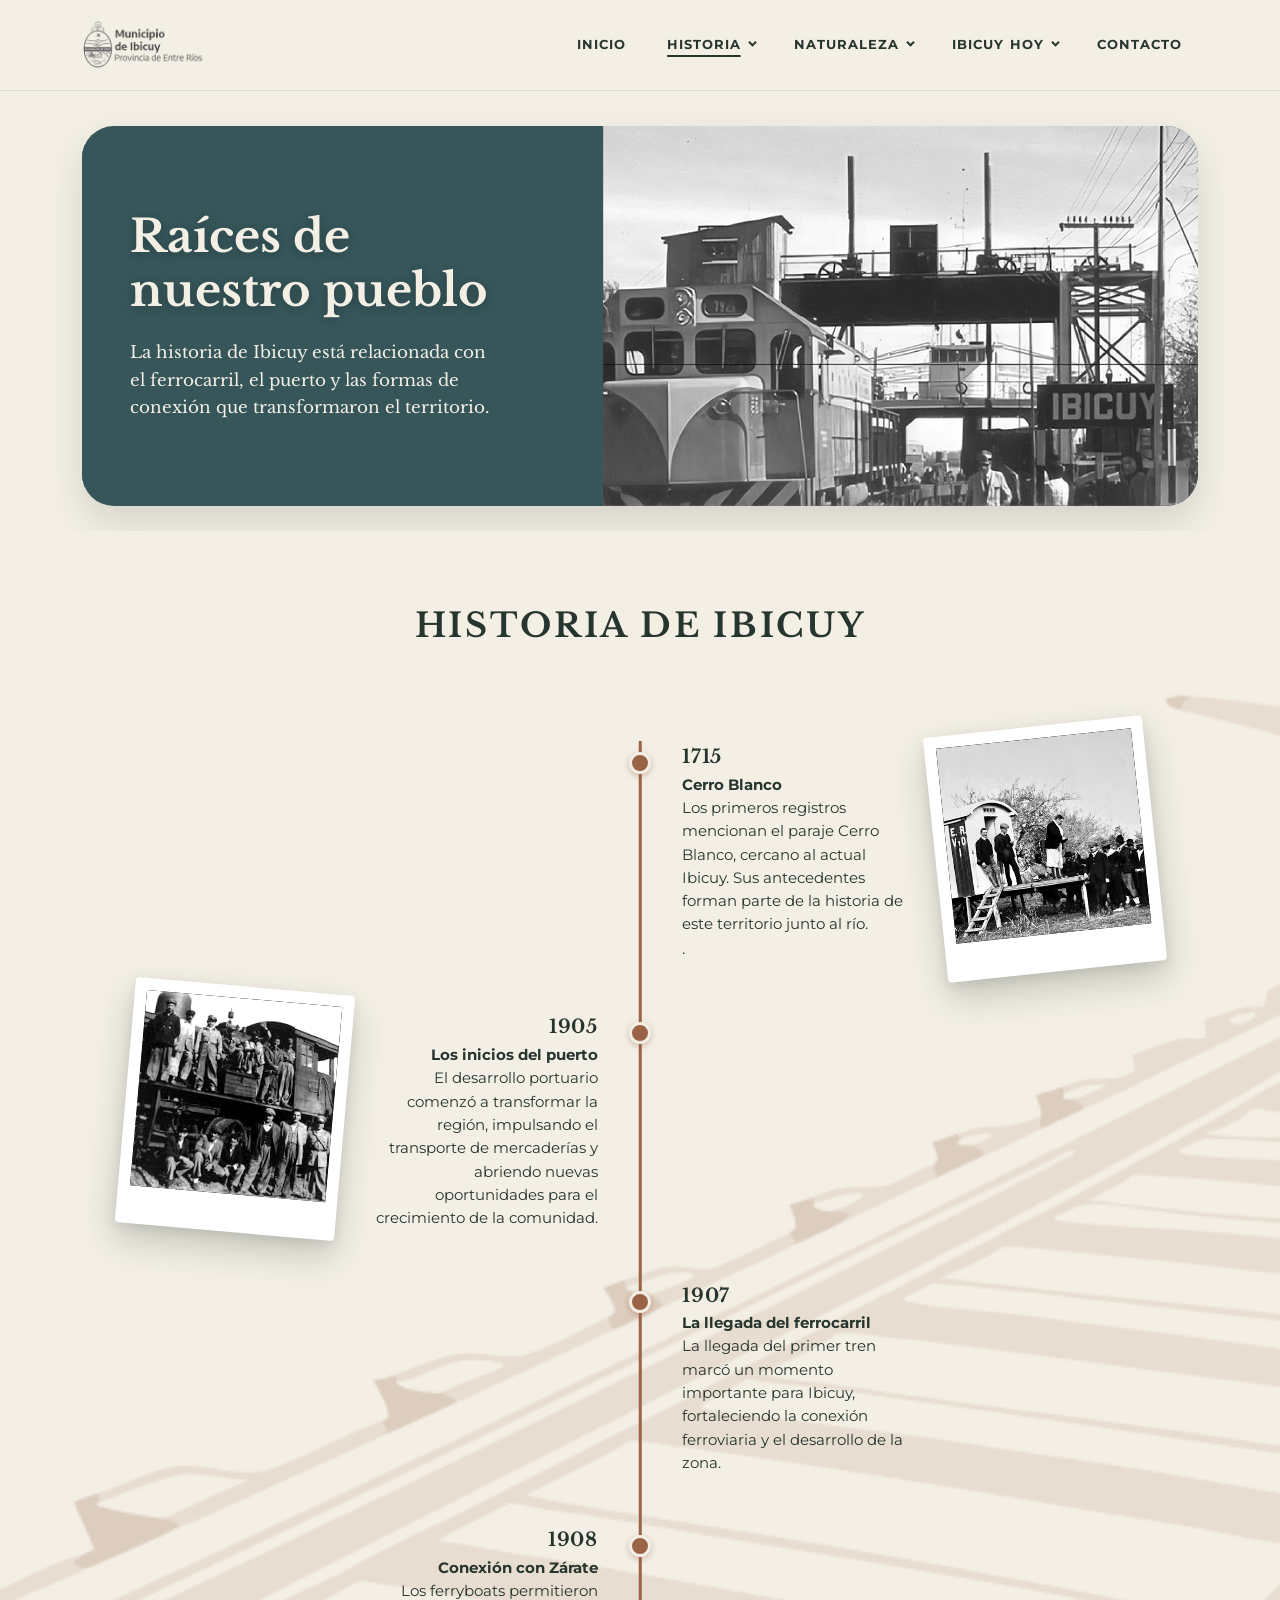
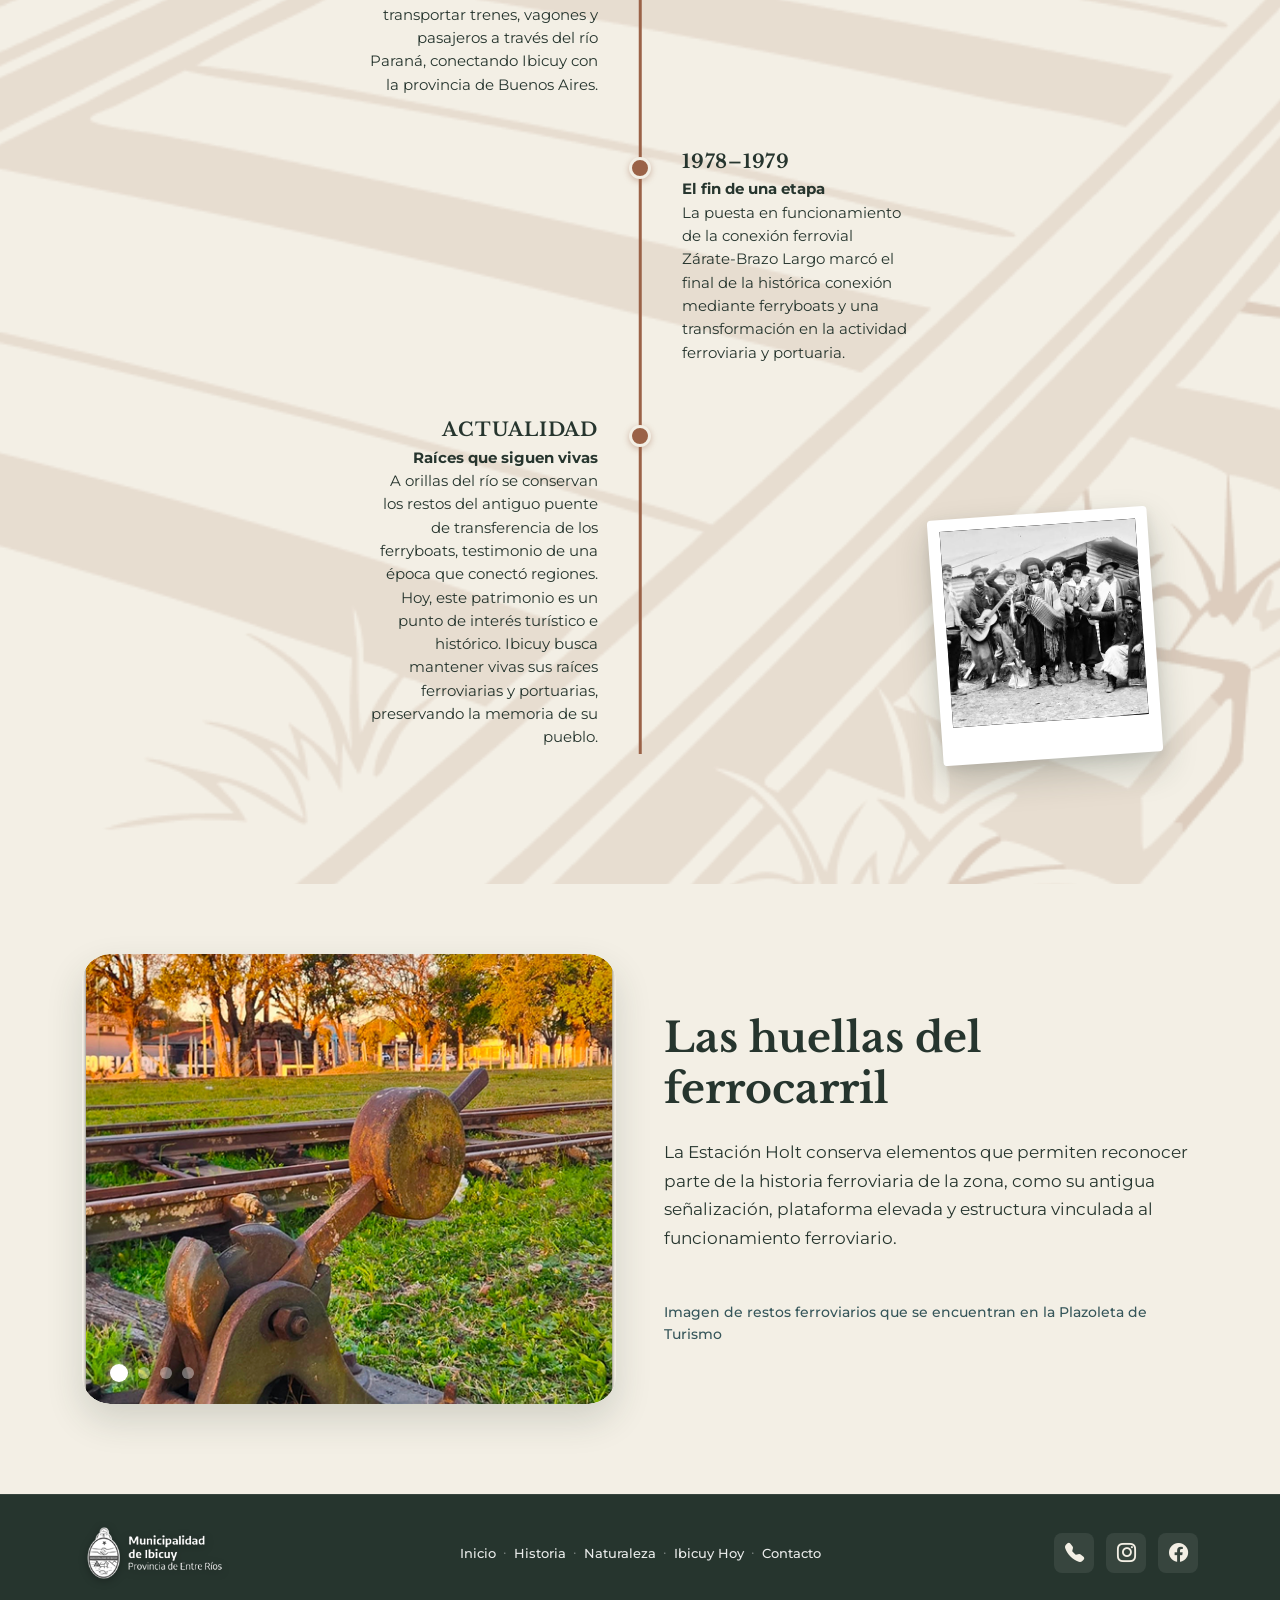
==== commit 51b6d236: "Add files via upload" ====
--- a/html/pagina1.html
+++ b/html/pagina1.html
@@ -315,7 +315,7 @@
 
           <!-- Epígrafe inferior exacto a la maqueta -->
           <p class="railway-traces-caption">
-            Imagén de restos de que se encuentran en la Plazoleta de Turismo
+            Imagen de restos ferroviarios que se encuentran en la Plazoleta de Turismo
           </p>
         </div>
       </div>
--- a/css/style.css
+++ b/css/style.css
@@ -2264,6 +2264,13 @@
     text-decoration: none;
     box-shadow: 0 4px 12px rgba(0, 0, 0, 0.25);
     transition: all 0.25s ease;
+    cursor: pointer;
+}
+
+.btn-place-pill:focus,
+.btn-place-pill:focus-visible {
+    outline: 2px solid var(--color-fondo);
+    outline-offset: 2px;
 }
 
 .btn-place-pill:hover {
@@ -2278,6 +2285,40 @@
 
 .btn-place-pill:hover i {
     transform: translateX(3px);
+}
+
+/* ==========================================================================
+   POPOVER PERSONALIZADO - LUGARES DESTACADOS (PÁGINA 3)
+   ========================================================================== */
+.popover-ibicuy {
+    --bs-popover-bg: var(--color-fondo);
+    --bs-popover-border-color: rgba(54, 86, 90, 0.2);
+    --bs-popover-border-radius: 16px;
+    --bs-popover-box-shadow: 0 12px 30px rgba(38, 53, 46, 0.22);
+    --bs-popover-max-width: 320px;
+    --bs-popover-header-bg: var(--color-secundario);
+    --bs-popover-header-color: var(--color-fondo);
+    --bs-popover-body-color: var(--color-texto);
+    --bs-popover-body-padding-x: 1.1rem;
+    --bs-popover-body-padding-y: 0.95rem;
+    --bs-popover-header-padding-x: 1.1rem;
+    --bs-popover-header-padding-y: 0.8rem;
+    font-family: var(--font-sans);
+    border: 1px solid rgba(54, 86, 90, 0.2);
+}
+
+.popover-ibicuy .popover-header {
+    font-family: var(--font-serif);
+    font-size: 1.05rem;
+    font-weight: 700;
+    letter-spacing: 0.01em;
+}
+
+.popover-ibicuy .popover-body {
+    font-size: 0.88rem;
+    line-height: 1.55;
+    color: var(--color-texto);
+    margin: 0;
 }
 
 /* Adaptación para pantallas pequeñas (Tablet y Celulares) */
@@ -2482,25 +2523,6 @@
     font-weight: 700;
     color: var(--color-fondo);
     margin: 0;
-}
-
-.activity-card-btn {
-    width: 32px;
-    height: 32px;
-    border-radius: 50%;
-    background-color: var(--color-acento);
-    color: var(--color-fondo);
-    display: inline-flex;
-    align-items: center;
-    justify-content: center;
-    font-size: 0.85rem;
-    border: none;
-    transition: background-color 0.2s, transform 0.2s;
-}
-
-.activity-card:hover .activity-card-btn {
-    background-color: #834f37;
-    transform: translateX(3px);
 }
 
 /* ==========================================================================
